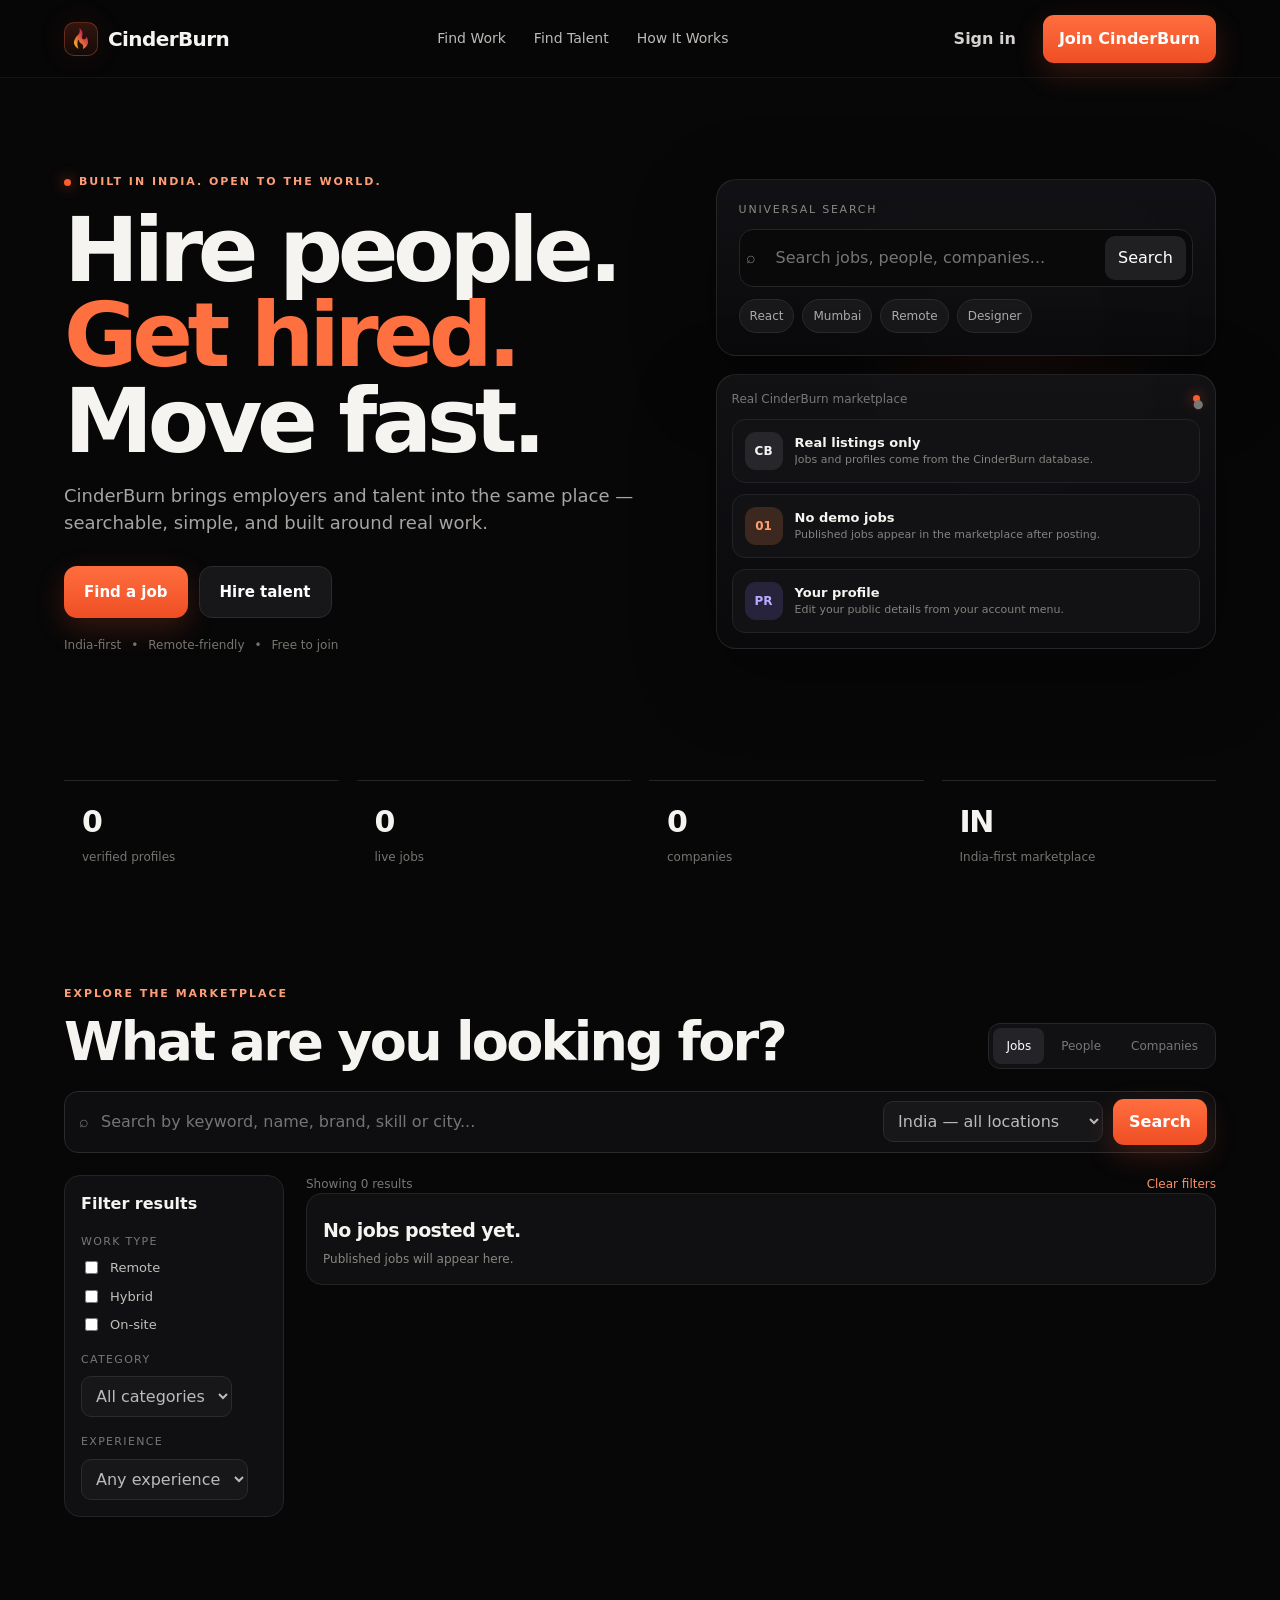
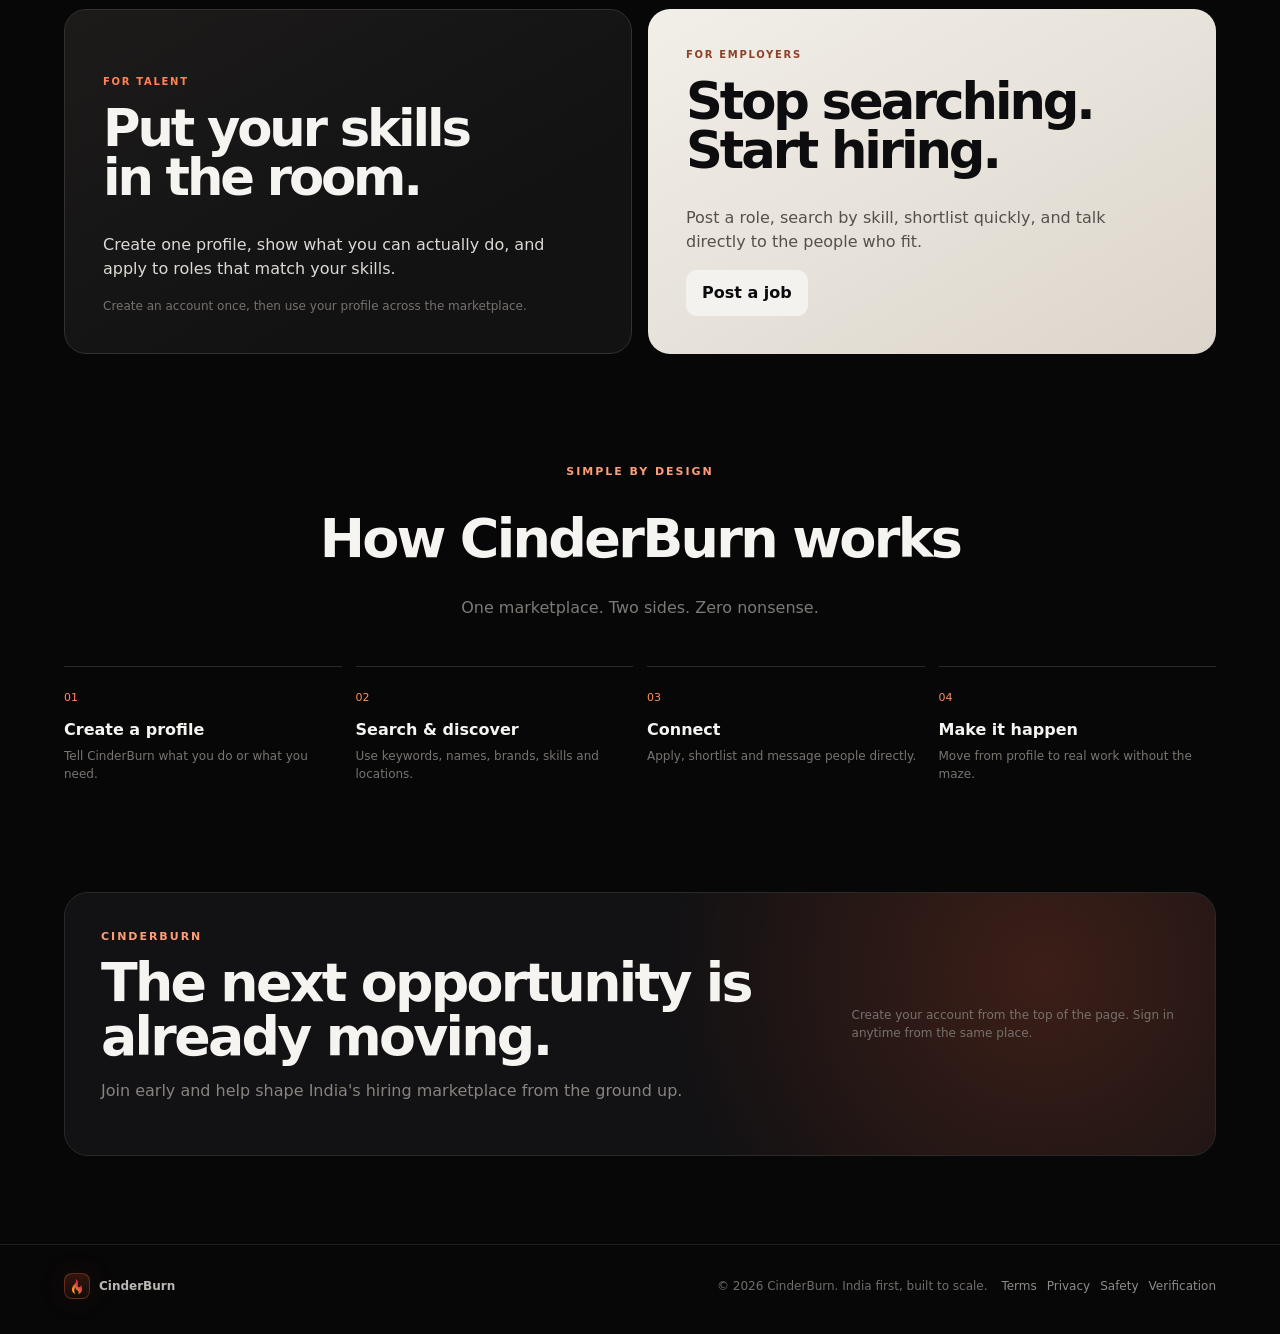
==== index.html @ 9e434dfa "Replace fake stats with live database counts" ====
<!doctype html>
<html lang="en">
<head>
  <meta charset="utf-8" />
  <meta name="viewport" content="width=device-width,initial-scale=1" />
  <link rel="icon" type="image/x-icon" href="icon.ico" />
  <meta name="description" content="CinderBurn — hire people and find work. India-first, built for everyone." />
  <title>CinderBurn — Hire. Get Hired.</title>
  <link rel="stylesheet" href="styles.css?v=20260925c" />
</head>
<body>
  <div class="page-shell">
    <header class="site-header">
      <a class="brand" href="#top" aria-label="CinderBurn home">
        <span class="brand-mark" aria-hidden="true"><img src="icon.ico" alt="" /></span>
        <span class="brand-name">CinderBurn</span>
      </a>
      <nav class="nav-links" aria-label="Primary navigation">
        <a href="#jobs">Find Work</a>
        <a href="#talent">Find Talent</a>
        <a href="#how">How It Works</a>
      </nav>
      <div class="nav-actions" id="authActions">
        <button class="btn btn-ghost" data-modal="signin">Log in</button>
        <button class="btn btn-primary" data-modal="signup">Join CinderBurn</button>
      </div>
    </header>

    <main id="top">
      <section class="hero section-pad">
        <div class="hero-copy">
          <div class="eyebrow"><span class="pulse"></span> Built in India. Open to the world.</div>
          <h1>Hire people.<br><span class="accent">Get hired.</span> Move fast.</h1>
          <p class="hero-sub">CinderBurn brings employers and talent into the same place — searchable, simple, and built around real work.</p>
          <div class="hero-ctas">
            <button class="btn btn-primary btn-lg" data-tab-target="jobs">Find a job</button>
            <button class="btn btn-secondary btn-lg" data-tab-target="talent">Hire talent</button>
          </div>
          <div class="trust-row">
            <span>India-first</span><span>•</span><span>Remote-friendly</span><span>•</span><span>Free to join</span>
          </div>
        </div>
        <div class="hero-panel">
          <div class="hero-panel-glow"></div>
          <div class="search-card">
            <div class="mini-label">Universal search</div>
            <div class="big-search">
              <span class="search-icon">⌕</span>
              <input id="heroSearch" type="search" placeholder="Search jobs, people, companies..." autocomplete="off" />
              <button id="heroSearchBtn" class="search-go">Search</button>
            </div>
            <div class="search-chips">
              <button data-query="React">React</button>
              <button data-query="Mumbai">Mumbai</button>
              <button data-query="Remote">Remote</button>
              <button data-query="Designer">Designer</button>
            </div>
          </div>
          <div class="match-stack">
            <div class="match-head"><span>Real CinderBurn marketplace</span><span class="status-dot">●</span></div>
            <article class="match-card">
              <div class="avatar">CB</div>
              <div class="match-info"><strong>Real listings only</strong><span>Jobs and profiles come from the CinderBurn database.</span></div>
            </article>
            <article class="match-card">
              <div class="avatar orange">01</div>
              <div class="match-info"><strong>No demo jobs</strong><span>Published jobs appear in the marketplace after posting.</span></div>
            </article>
            <article class="match-card">
              <div class="avatar violet">PR</div>
              <div class="match-info"><strong>Your profile</strong><span>Edit your public details from your account menu.</span></div>
            </article>
          </div>
        </div>
      </section>

      <section class="stats section-pad" aria-label="Live CinderBurn marketplace counts">
        <div><strong id="livePeopleCount">0</strong><span>verified profiles</span></div>
        <div><strong id="liveJobsCount">0</strong><span>live jobs</span></div>
        <div><strong id="liveCompaniesCount">0</strong><span>companies</span></div>
        <div><strong>IN</strong><span>India-first marketplace</span></div>
      </section>

      <section class="market section-pad" id="jobs">
        <div class="section-head">
          <div>
            <div class="eyebrow">Explore the marketplace</div>
            <h2>What are you looking for?</h2>
          </div>
          <div class="segmented" role="tablist" aria-label="Marketplace mode">
            <button class="seg active" data-mode="jobs">Jobs</button>
            <button class="seg" data-mode="talent">People</button>
            <button class="seg" data-mode="companies">Companies</button>
          </div>
        </div>

        <div class="market-search">
          <span class="search-icon">⌕</span>
          <input id="marketSearch" type="search" placeholder="Search by keyword, name, brand, skill or city..." />
          <select id="locationFilter" aria-label="Location">
            <option value="">India — all locations</option>
            <option value="Bengaluru">Bengaluru</option>
            <option value="Mumbai">Mumbai</option>
            <option value="Pune">Pune</option>
            <option value="Delhi">Delhi</option>
            <option value="Hyderabad">Hyderabad</option>
          </select>
          <button class="btn btn-primary" id="marketSearchBtn">Search</button>
        </div>

        <div class="content-grid">
          <aside class="filters">
            <div class="filter-title">Filter results</div>
            <label>Work type</label>
            <div class="check-list">
              <label><input type="checkbox" value="Remote" data-filter="work" /> Remote</label>
              <label><input type="checkbox" value="Hybrid" data-filter="work" /> Hybrid</label>
              <label><input type="checkbox" value="On-site" data-filter="work" /> On-site</label>
            </div>
            <label>Category</label>
            <select id="categoryFilter">
              <option value="">All categories</option>
              <option>Technology</option>
              <option>Design</option>
              <option>Marketing</option>
              <option>Sales</option>
              <option>Content</option>
            </select>
            <label>Experience</label>
            <select id="experienceFilter">
              <option value="">Any experience</option>
              <option value="0-2">0–2 years</option>
              <option value="2-5">2–5 years</option>
              <option value="5+">5+ years</option>
            </select>
          </aside>

          <div class="results-panel">
            <div class="result-toolbar"><span id="resultCount">Showing 6 results</span><button id="clearFilters" class="link-btn">Clear filters</button></div>
            <div id="results" class="results"></div>
          </div>
        </div>
      </section>

      <section class="split-section section-pad" id="talent">
        <div class="split-card worker-card">
          <div class="split-tag">FOR TALENT</div>
          <h3>Put your skills<br>in the room.</h3>
          <p>Create one profile, show what you can actually do, and apply to roles that match your skills.</p>
          <div class="split-note">Create an account once, then use your profile across the marketplace.</div>
        </div>
        <div class="split-card employer-card">
          <div class="split-tag">FOR EMPLOYERS</div>
          <h3>Stop searching.<br>Start hiring.</h3>
          <p>Post a role, search by skill, shortlist quickly, and talk directly to the people who fit.</p>
          <button class="btn btn-light" id="postJobButton">Post a job</button>
        </div>
      </section>

      <section class="how section-pad" id="how">
        <div class="section-head center-head">
          <div class="eyebrow">Simple by design</div>
          <h2>How CinderBurn works</h2>
          <p>One marketplace. Two sides. Zero nonsense.</p>
        </div>
        <div class="steps">
          <div class="step"><span>01</span><h4>Create a profile</h4><p>Tell CinderBurn what you do or what you need.</p></div>
          <div class="step"><span>02</span><h4>Search & discover</h4><p>Use keywords, names, brands, skills and locations.</p></div>
          <div class="step"><span>03</span><h4>Connect</h4><p>Apply, shortlist and message people directly.</p></div>
          <div class="step"><span>04</span><h4>Make it happen</h4><p>Move from profile to real work without the maze.</p></div>
        </div>
      </section>

      <section class="cta section-pad">
        <div class="cta-inner">
          <div>
            <div class="eyebrow">CinderBurn</div>
            <h2>The next opportunity is already moving.</h2>
            <p>Join early and help shape India's hiring marketplace from the ground up.</p>
          </div>
          <div class="split-note">Create your account from the top of the page. Sign in anytime from the same place.</div>
        </div>
      </section>
    </main>

    <footer class="footer section-pad">
      <div class="footer-brand"><span class="brand-mark small"><img src="icon.ico" alt="" /></span><span>CinderBurn</span></div>
      <div class="footer-copy">© 2026 CinderBurn. India first, built to scale. <span class="footer-links"><a href="terms.html">Terms</a><a href="privacy.html">Privacy</a><a href="safety.html">Safety</a><a href="verification.html">Verification</a></span></div>
    </footer>
  </div>

  <div class="modal-backdrop" id="modalBackdrop" hidden>
    <div class="modal" role="dialog" aria-modal="true" aria-labelledby="modalTitle">
      <button class="modal-close" id="modalClose" aria-label="Close">×</button>
      <div class="eyebrow" id="modalEyebrow">CinderBurn</div>
      <h3 id="modalTitle">Join CinderBurn</h3>
      <p id="modalText">Create your account and choose whether you're here to hire, get hired, or both.</p>
      <form id="signupForm">
        <input required type="text" placeholder="Your name" />
        <input required type="email" placeholder="Email address" />
        <select required><option value="">I want to…</option><option>Find work</option><option>Hire people</option><option>Both</option></select>
        <button class="btn btn-primary" type="submit">Continue</button>
      </form>
    </div>
  </div>

  <script src="app.js?v=20260925c"></script>
</body>
</html>
---- styles.css ----
:root{--bg:#070708;--panel:#101012;--panel2:#151519;--text:#f5f4f1;--muted:#a4a2a0;--line:#242428;--accent:#ff5b2d;--accent2:#ff8a4b;--white:#fff;--shadow:0 24px 80px rgba(0,0,0,.36)}
*{box-sizing:border-box}html{scroll-behavior:auto}body{margin:0;background:radial-gradient(900px 520px at 75% -10%,rgba(255,82,38,.13),transparent 58%),var(--bg);color:var(--text);font-family:Inter,ui-sans-serif,system-ui,-apple-system,Segoe UI,Roboto,Arial,sans-serif;line-height:1.5}button,input,select,textarea{font:inherit}button{cursor:pointer}.page-shell{min-height:100vh}.section-pad{padding-left:clamp(20px,5vw,88px);padding-right:clamp(20px,5vw,88px)}
.site-header{height:78px;display:flex;align-items:center;justify-content:space-between;padding:0 clamp(20px,5vw,88px);border-bottom:1px solid rgba(255,255,255,.06);position:sticky;top:0;z-index:30;backdrop-filter:none;background:rgba(7,7,8,.78)}.brand{display:flex;align-items:center;gap:10px;color:var(--text);text-decoration:none;font-weight:800;letter-spacing:-.03em;font-size:20px}.brand-mark{width:34px;height:34px;display:grid;place-items:center;border:1px solid rgba(255,110,69,.3);background:linear-gradient(180deg,rgba(255,91,45,.18),rgba(255,91,45,.06));border-radius:10px;box-shadow:0 0 30px rgba(255,91,45,.1)}.brand-mark svg{width:22px;height:22px;fill:var(--accent)}.brand-mark .inner{fill:#ffd4bf}.nav-links{display:flex;gap:28px}.nav-links a{color:#bdbab6;text-decoration:none;font-size:14px}.nav-links a:hover{color:var(--white)}.nav-actions{display:flex;gap:10px}.btn{border:0;border-radius:11px;padding:11px 16px;font-weight:750;transition:.12s transform,.12s background,.12s border-color}.btn:hover{transform:none}.btn-primary{background:linear-gradient(180deg,#ff6e3f,#ef4e24);color:#fff;box-shadow:0 10px 30px rgba(255,91,45,.2)}.btn-secondary{background:#171719;border:1px solid #2b2b30;color:#fff}.btn-ghost{background:transparent;color:#d4d1cf;border:1px solid transparent}.btn-light{background:#f4f2ee;color:#0b0b0d}.btn-lg{padding:14px 20px;font-size:15px;border-radius:13px}
.hero{min-height:680px;display:grid;grid-template-columns:1.1fr .9fr;gap:40px;align-items:center;padding-top:76px;padding-bottom:84px}.eyebrow{color:#ff9d77;text-transform:uppercase;letter-spacing:.18em;font-size:11px;font-weight:850;display:flex;align-items:center;gap:8px}.pulse,.status-dot{display:inline-block;width:7px;height:7px;border-radius:99px;background:var(--accent);box-shadow:0 0 14px rgba(255,91,45,.8)}h1{font-size:clamp(52px,7vw,92px);line-height:.95;letter-spacing:-.06em;margin:18px 0}.accent{color:#ff7040}.hero-sub{max-width:620px;color:#a7a4a1;font-size:18px}.hero-ctas{display:flex;gap:11px;margin:30px 0 18px}.trust-row{color:#77756f;font-size:12px;display:flex;gap:10px}.hero-panel{position:relative;min-height:520px;display:flex;flex-direction:column;justify-content:center;gap:18px}.hero-panel-glow{position:absolute;inset:10% 0 0 10%;background:radial-gradient(circle at 55% 25%,rgba(255,76,30,.2),transparent 42%);filter:none;opacity:.35;pointer-events:none}.search-card,.match-stack{position:relative;border:1px solid rgba(255,255,255,.09);background:linear-gradient(180deg,rgba(20,20,23,.88),rgba(11,11,13,.88));border-radius:20px;box-shadow:var(--shadow)}.search-card{padding:22px}.mini-label{font-size:11px;text-transform:uppercase;letter-spacing:.16em;color:#8b8884;margin-bottom:10px}.big-search{display:flex;align-items:center;gap:10px;background:#09090a;border:1px solid #252529;border-radius:14px;padding:6px}.big-search input{flex:1;min-width:0;background:transparent;border:0;outline:0;color:#f5f4f1;padding:10px}.search-icon{color:#777;line-height:1}.search-go{border:0;background:#202023;color:#fff;border-radius:10px;padding:10px 13px}.search-chips{display:flex;gap:8px;flex-wrap:wrap;margin-top:12px}.search-chips button{background:#18181b;border:1px solid #2a2a2e;color:#aaa;padding:7px 10px;border-radius:999px;font-size:12px}.match-stack{padding:15px}.match-head,.result-toolbar{display:flex;justify-content:space-between;align-items:center;color:#777;font-size:12px}.match-card{display:grid;grid-template-columns:auto 1fr auto;gap:12px;align-items:center;margin-top:11px;padding:12px;border:1px solid #232327;border-radius:13px;background:#121214}.avatar{width:38px;height:38px;border-radius:11px;display:grid;place-items:center;background:#27272b;font-size:12px;font-weight:800}.avatar.orange{background:#3c281e;color:#ff9e6d}.avatar.violet{background:#27233a;color:#b9abff}.match-info{display:flex;flex-direction:column;min-width:0}.match-info strong{font-size:13px}.match-info span{font-size:11px;color:#85827f;white-space:nowrap;overflow:hidden;text-overflow:ellipsis}.match-score{font-weight:850;color:#ff9c74}
.stats{display:grid;grid-template-columns:repeat(4,1fr);gap:18px;padding-top:22px;padding-bottom:72px}.stats>div{padding:18px 18px 16px;border-top:1px solid #252529}.stats strong{display:block;font-size:30px;letter-spacing:-.05em}.stats span{color:#777570;font-size:12px}
.market{padding-top:30px;padding-bottom:92px}.section-head{display:flex;justify-content:space-between;align-items:end;gap:20px;margin-bottom:22px}.section-head h2{font-size:clamp(34px,4.3vw,54px);line-height:1;letter-spacing:-.05em;margin:12px 0 0}.segmented{display:flex;gap:4px;padding:4px;border:1px solid #26262a;border-radius:12px;background:#111113}.seg{border:0;background:transparent;color:#777;padding:9px 13px;border-radius:8px;font-size:12px}.seg.active{background:#242428;color:#fff}.market-search{display:grid;grid-template-columns:auto 1fr 220px auto;gap:10px;align-items:center;padding:7px 8px 7px 14px;border:1px solid #2a2a2e;background:#0e0e10;border-radius:14px;margin-bottom:22px}.market-search input{background:transparent;border:0;outline:0;color:#fff;min-width:0}.market-search select,.filters select{background:#17171a;border:1px solid #2a2a2f;color:#bbb;border-radius:10px;padding:9px 10px}.content-grid{display:grid;grid-template-columns:220px 1fr;gap:22px}.filters{border:1px solid #242427;border-radius:16px;padding:16px;background:#101012;height:max-content}.filter-title{font-weight:800;margin-bottom:18px}.filters>label{display:block;color:#777;margin:17px 0 8px;font-size:11px;text-transform:uppercase;letter-spacing:.12em}.check-list{display:grid;gap:9px;color:#c2bfbc;font-size:13px}.check-list label{display:flex;gap:9px;align-items:center}.results{display:grid;gap:11px}.result-card{border:1px solid #242427;background:#101012;border-radius:16px;padding:16px;display:grid;grid-template-columns:1fr auto;gap:12px}.result-main{min-width:0}.result-top{display:flex;gap:9px;align-items:center;color:#7e7b77;font-size:12px}.result-title{font-size:19px;font-weight:800;letter-spacing:-.03em;margin:6px 0}.result-meta{color:#8a8782;font-size:12px}.tag-row{display:flex;gap:6px;flex-wrap:wrap;margin-top:12px}.tag{padding:5px 8px;background:#17171a;border:1px solid #29292d;border-radius:7px;color:#b4b0ac;font-size:11px}.result-side{display:flex;flex-direction:column;align-items:end;justify-content:space-between}.result-pay{font-weight:850;font-size:14px}.apply-btn{border:1px solid #2c2c31;background:#171719;color:#fff;padding:9px 11px;border-radius:9px}.link-btn{border:0;background:transparent;color:#ff8f66;padding:0}
.split-section{display:grid;grid-template-columns:1fr 1fr;gap:16px;padding-bottom:90px}.split-card{border-radius:22px;padding:38px;min-height:340px;display:flex;flex-direction:column;align-items:flex-start;justify-content:flex-end}.split-card h3{font-size:clamp(34px,4vw,54px);letter-spacing:-.06em;line-height:.96;margin:15px 0}.split-card p{max-width:480px;color:#ddd9d4}.worker-card{background:linear-gradient(150deg,#1d1b1a,#121213 70%);border:1px solid #34302d}.employer-card{background:linear-gradient(150deg,#f2efe9,#dcd5cb);color:#0d0d0f}.employer-card p{color:#55504b}.split-tag{font-size:10px;letter-spacing:.17em;font-weight:850;color:#ff8459}.employer-card .split-tag{color:#8e4129}
.how{padding-top:20px;padding-bottom:92px}.center-head{text-align:center;align-items:center;display:flex;flex-direction:column}.center-head p{color:#7d7a76;margin-top:10px}.steps{display:grid;grid-template-columns:repeat(4,1fr);gap:14px;margin-top:30px}.step{border-top:1px solid #2a2a2d;padding:17px 0}.step span{font-size:11px;color:#ff8d64}.step h4{margin:10px 0 5px;font-size:16px}.step p{margin:0;color:#787570;font-size:12px}.cta{padding-bottom:88px}.cta-inner{border:1px solid #2b2928;background:radial-gradient(circle at 85% 30%,rgba(255,91,45,.18),transparent 38%),#121113;border-radius:24px;padding:36px;display:flex;justify-content:space-between;gap:30px;align-items:center}.cta-inner h2{font-size:clamp(34px,4.2vw,54px);letter-spacing:-.05em;line-height:1;margin:10px 0}.cta-inner p{color:#88847f}.footer{padding-top:28px;padding-bottom:35px;border-top:1px solid #1e1e22;display:flex;justify-content:space-between;align-items:center;color:#716e69;font-size:12px}.footer-brand{display:flex;align-items:center;gap:9px;color:#bbb7b2;font-weight:800}.small{width:26px;height:26px;border-radius:8px}.small svg{width:17px;height:17px}
.modal-backdrop{position:fixed;inset:0;background:rgba(0,0,0,.84);display:grid;place-items:center;z-index:50;padding:20px;overflow:hidden}.modal{width:min(520px,100%);max-height:calc(100vh - 40px);overflow:auto;background:#121214;border:1px solid #2a2a2f;border-radius:18px;padding:26px;position:relative;box-shadow:0 30px 100px rgba(0,0,0,.5)}.modal-close{position:absolute;right:12px;top:10px;border:0;background:transparent;color:#777;font-size:25px}.modal h3{font-size:32px;letter-spacing:-.05em;margin:10px 0}.modal p{color:#85817c;font-size:13px}.modal form{display:grid;gap:10px;margin-top:18px}.modal input:not([type="checkbox"]),.modal select,.modal textarea{background:#0c0c0e;border:1px solid #2a2a2f;color:#fff;border-radius:11px;padding:12px;outline:0;width:100%}.modal textarea{min-height:92px;resize:vertical}.modal input:focus,.modal select:focus,.modal textarea:focus{border-color:#ff7040;box-shadow:0 0 0 3px rgba(255,91,45,.1)}.modal .btn{width:100%;margin-top:2px}.form-section{display:grid;gap:10px;padding:14px 0;border-top:1px solid #252529}.form-label{font-size:11px;text-transform:uppercase;letter-spacing:.14em;color:#ff9d77;font-weight:800}.field-label{font-size:11px;color:#888}.form-footnote{font-size:10px;color:#66635f;line-height:1.5}.profile-photo-block{display:flex;align-items:center;gap:14px;padding:4px 0 14px}.profile-preview{width:72px;height:72px;border-radius:18px;border:1px dashed #45454b;background:#0c0c0e;display:grid;place-items:center;color:#777;font-size:28px;overflow:hidden;flex:none}.profile-preview img{width:100%;height:100%;object-fit:cover}.upload-btn{display:inline-block;background:#1b1b1f;border:1px solid #303035;color:#fff;padding:9px 12px;border-radius:9px;font-size:12px;font-weight:750;cursor:pointer}.age-note{font-size:11px;color:#777}.age-note.bad{color:#ff6e57}.check-row{display:flex;align-items:flex-start;gap:9px;color:#aaa7a2;font-size:11px;line-height:1.45}.check-row input{width:auto;margin-top:2px}.check-row a{color:#ff9d77}.required-check{padding:4px 0}.legal-warning{font-size:10px;line-height:1.55;color:#b0aca7;border:1px solid #3b2a25;background:rgba(255,91,45,.06);border-radius:11px;padding:11px}.legal-warning strong{color:#ff9d77}.form-error{border:1px solid #7d3427;background:rgba(255,75,45,.1);color:#ffad99;border-radius:10px;padding:10px;font-size:11px}.legal-links{display:flex;gap:14px;flex-wrap:wrap}.legal-links a{color:#8f8a84;text-decoration:none}.legal-links a:hover{color:#ff9d77}
@media(max-width:900px){.nav-links{display:none}.hero{grid-template-columns:1fr;min-height:auto;padding-top:56px}.hero-panel{min-height:auto}.stats{grid-template-columns:repeat(2,1fr)}.content-grid{grid-template-columns:1fr}.filters{display:grid;grid-template-columns:repeat(2,1fr);gap:10px;align-items:center}.filter-title{grid-column:1/-1}.filters>label{margin:0}.steps{grid-template-columns:repeat(2,1fr)}.cta-inner{flex-direction:column;align-items:flex-start}.market-search{grid-template-columns:auto 1fr auto}.market-search select{display:none}}
@media(max-width:620px){.site-header{height:64px;padding:0 12px}.nav-actions .btn-ghost{display:inline-flex;padding:8px 9px;font-size:11px}.nav-actions .btn-primary{padding:8px 10px;font-size:11px;white-space:nowrap}.brand-name{font-size:17px}.section-pad{padding-left:16px;padding-right:16px}.hero{padding-top:34px;padding-bottom:50px;gap:28px}.hero-ctas{flex-direction:column}.hero-ctas .btn{width:100%}.stats{grid-template-columns:1fr 1fr;padding-bottom:50px}.section-head{align-items:flex-start;flex-direction:column}.segmented{width:100%;overflow:auto}.seg{flex:1;white-space:nowrap}.market-search{grid-template-columns:auto 1fr;padding:6px 8px}.market-search .btn{grid-column:1/-1;width:100%}.content-grid{gap:12px}.filters{grid-template-columns:1fr 1fr;padding:12px;gap:8px}.result-card{grid-template-columns:1fr;padding:12px}.result-side{align-items:stretch;gap:9px}.apply-btn{width:100%;padding:10px}.split-section{grid-template-columns:1fr}.split-card{min-height:280px;padding:24px}.steps{grid-template-columns:1fr 1fr}.cta-inner{padding:24px}.footer{flex-direction:column;gap:14px;align-items:flex-start}.modal-backdrop{padding:8px;align-items:end}.modal{width:100%;max-height:calc(100dvh - 16px);border-radius:18px 18px 12px 12px;padding:20px 16px}.modal h3{font-size:27px}.form-grid-two{grid-template-columns:1fr!important}.profile-photo-block{align-items:flex-start}}
.profile-picker{display:flex;gap:14px;align-items:center;margin-bottom:10px}.avatar-preview{width:64px;height:64px;border-radius:16px;border:1px dashed #3a3a40;background:#0c0c0e;color:#777;display:grid;place-items:center;font-size:26px;overflow:hidden;flex:0 0 auto}.avatar-preview img{width:100%;height:100%;object-fit:cover}.file-label{display:inline-flex;align-items:center;gap:8px;background:#171719;border:1px solid #2b2b30;border-radius:10px;color:#fff;padding:9px 11px;font-size:12px;font-weight:700;cursor:pointer}.file-label input{display:none}.field-help{font-size:10px;color:#66635f;margin-top:5px}.form-grid-two{display:grid;grid-template-columns:1fr 1fr;gap:10px}.field-label{display:block;font-size:10px;text-transform:uppercase;letter-spacing:.1em;color:#777;margin:0 0 5px}.modal form textarea{background:#0c0c0e;border:1px solid #2a2a2f;color:#fff;border-radius:11px;padding:12px;outline:0;resize:vertical}.legal-check{display:grid!important;grid-template-columns:18px minmax(0,1fr)!important;gap:9px!important;align-items:start!important;width:100%!important;min-width:0!important}.legal-check input[type="checkbox"]{display:block!important;width:16px!important;min-width:16px!important;height:16px!important;margin:2px 0 0!important;padding:0!important;accent-color:#ff5b2d}.legal-check a,.signup-disclaimer a{color:#ff8f66}.signup-disclaimer{font-size:10px;line-height:1.55;color:#77716c;background:#0d0d0f;border:1px solid #252529;border-radius:10px;padding:11px}.form-status{font-size:12px;color:#9da09f;min-height:18px}.form-status.good{color:#9de6af}.form-status.bad{color:#ff9292}.brand-mark img{width:70%;height:70%;object-fit:contain;border-radius:7px}.footer-links{display:inline-flex;gap:10px;margin-left:10px}.footer-links a{color:#8f8b86;text-decoration:none}.account-chip{display:inline-flex;align-items:center;gap:8px;border:1px solid #2b2b30;background:#171719;color:#fff;border-radius:11px;padding:5px 9px 5px 6px;font-weight:750}.profile-avatar{width:30px;height:30px;border-radius:9px;display:grid;place-items:center;background:#27272b;color:#fff;font-size:11px;font-weight:850;overflow:hidden;flex:none}.profile-avatar.large{width:66px;height:66px;border-radius:16px;font-size:24px}.profile-avatar img{width:100%;height:100%;object-fit:cover}.account-name{max-width:140px;overflow:hidden;text-overflow:ellipsis;white-space:nowrap;font-size:12px}.profile-account-card{display:flex;align-items:center;gap:14px;padding:12px 0 18px}.profile-name{font-size:18px;font-weight:800}.profile-email{font-size:11px;color:#777;margin-top:2px;overflow-wrap:anywhere}.profile-grid{display:grid;grid-template-columns:1fr 1fr;gap:10px;margin-bottom:14px}.profile-grid>div{border:1px solid #242427;background:#0d0d0f;border-radius:10px;padding:11px}.profile-grid span{display:block;color:#666;font-size:10px;text-transform:uppercase;letter-spacing:.1em;margin-bottom:4px}.profile-grid strong{font-size:12px}.job-result-card{grid-template-columns:92px minmax(0,1fr) auto;align-items:stretch}.job-thumb{width:92px;min-height:92px;border-radius:12px;border:1px solid #29292d;background:#171719;display:grid;place-items:center;overflow:hidden;color:#777;font-weight:800}.job-thumb img{width:100%;height:100%;min-height:92px;object-fit:cover;display:block}.job-thumbnail-field{display:grid;gap:7px}.job-thumbnail-preview{width:100%;height:140px;border:1px dashed #303036;border-radius:12px;background:#0d0d0f;display:grid;place-items:center;overflow:hidden;color:#666}.job-thumbnail-preview img{width:100%;height:100%;object-fit:cover;display:block}.job-thumbnail-preview span{font-size:11px;color:#666}.split-note{font-size:12px;color:#77716c;line-height:1.5;max-width:460px}
@media(max-width:620px){.job-result-card{grid-template-columns:68px minmax(0,1fr)}.job-result-card .result-side{grid-column:1/-1}.job-thumb{width:68px;min-height:68px;height:68px}.job-thumb img{min-height:68px}.profile-grid{grid-template-columns:1fr}.footer-links{margin-left:0;display:flex;flex-wrap:wrap}}

.profile-grid{margin-top:10px}
.profile-grid>div{min-width:0}
.profile-grid strong{overflow-wrap:anywhere}
.split-note{line-height:1.5}
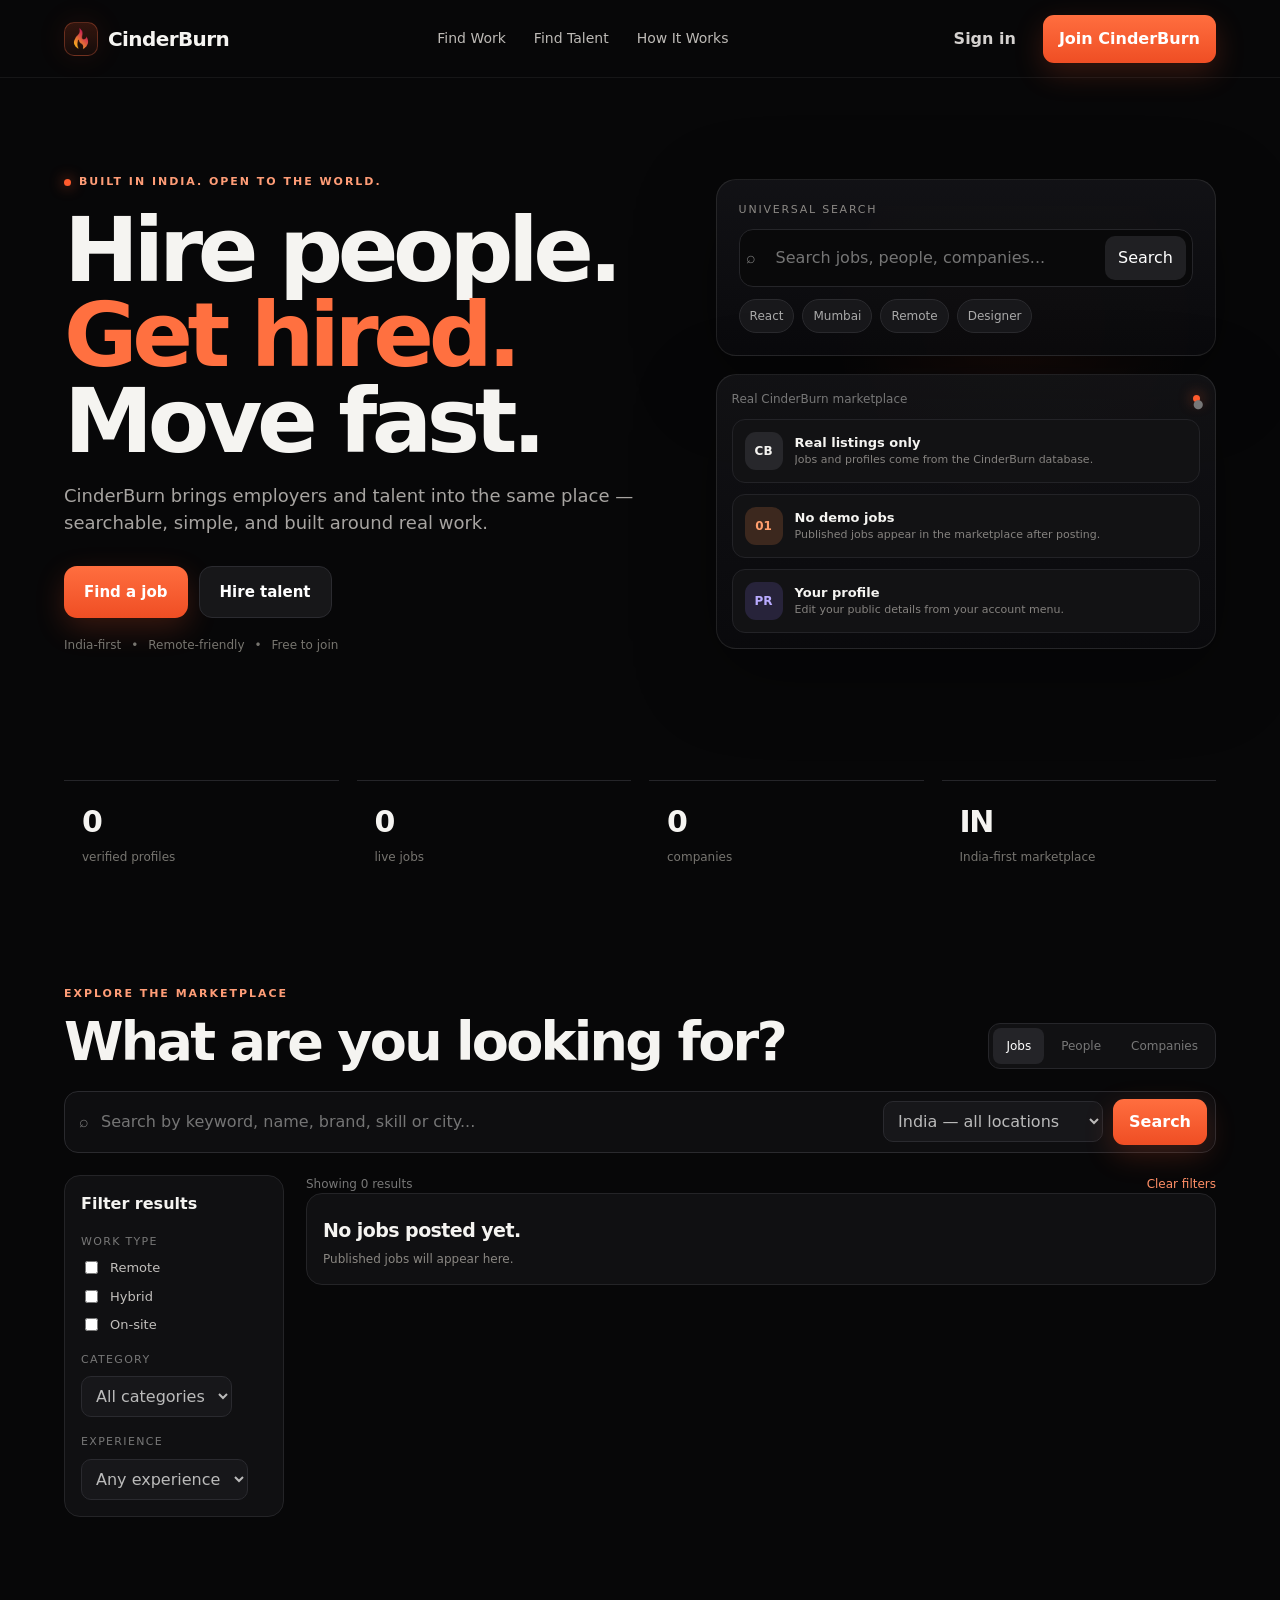
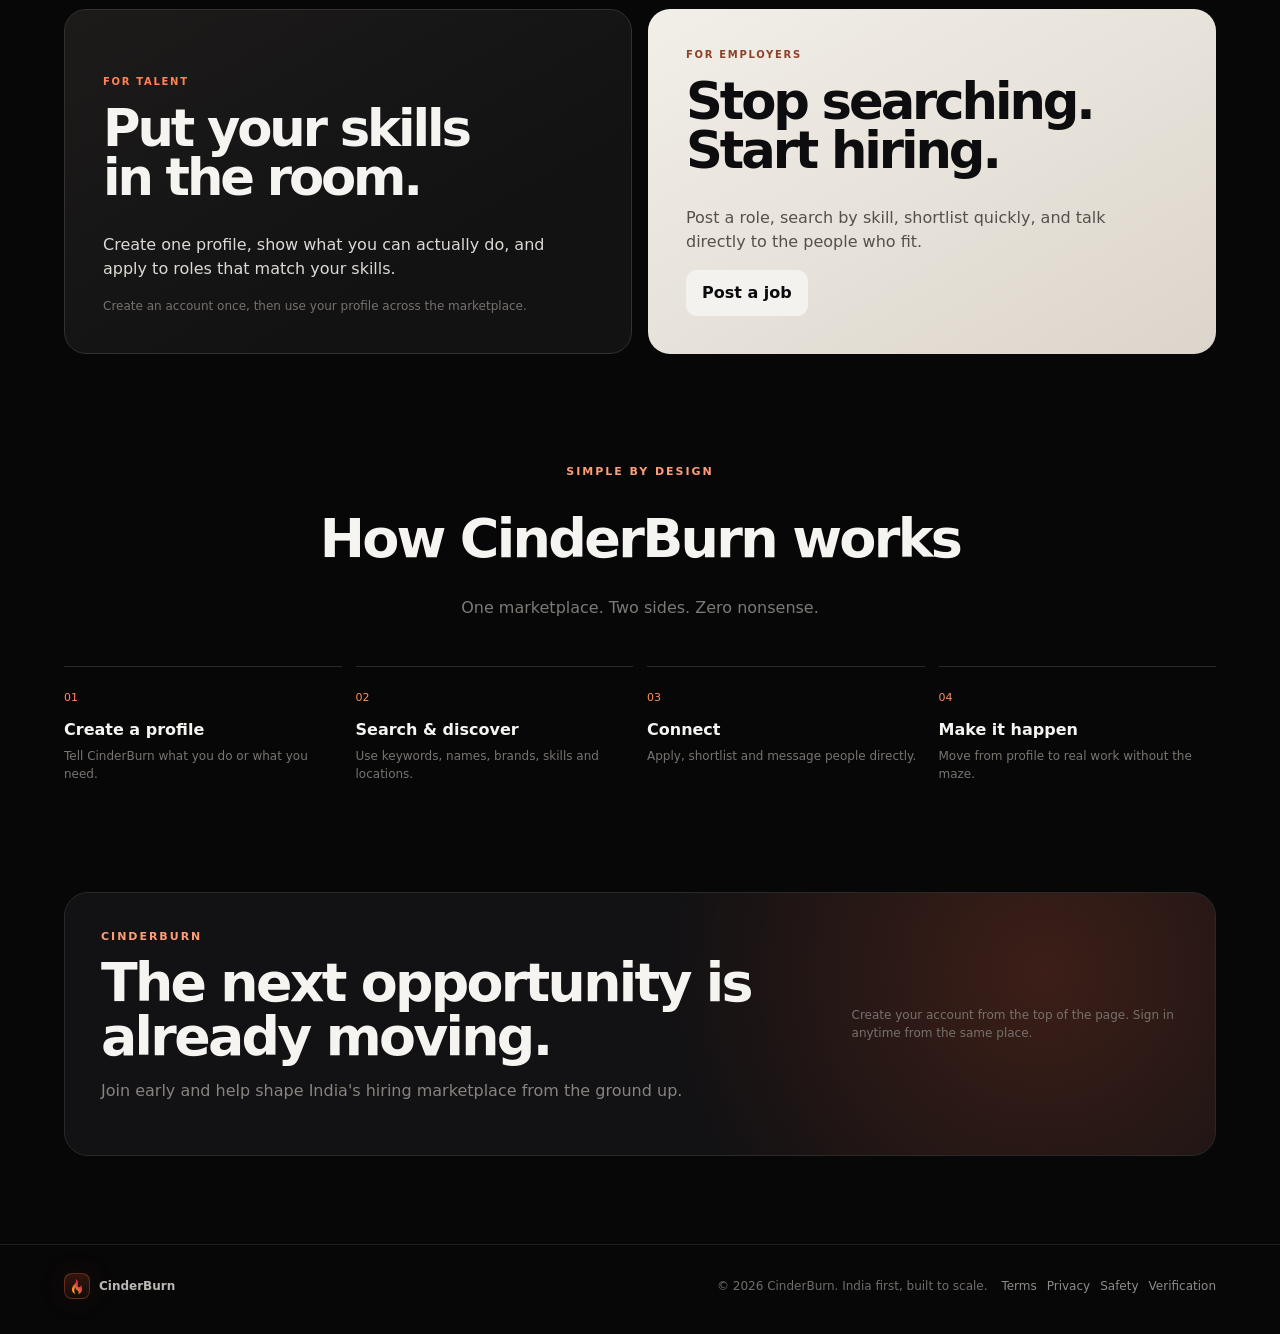
==== commit 539cfdd5: "Force mobile browsers to load latest CinderBurn UI" ====
--- a/index.html
+++ b/index.html
@@ -6,7 +6,7 @@
   <link rel="icon" type="image/x-icon" href="icon.ico" />
   <meta name="description" content="CinderBurn — hire people and find work. India-first, built for everyone." />
   <title>CinderBurn — Hire. Get Hired.</title>
-  <link rel="stylesheet" href="styles.css?v=20260925c" />
+  <link rel="stylesheet" href="styles.css?v=20260925-mobile1" />
 </head>
 <body>
   <div class="page-shell">
@@ -204,6 +204,6 @@
     </div>
   </div>
 
-  <script src="app.js?v=20260925c"></script>
+  <script src="app.js?v=20260925-mobile1"></script>
 </body>
 </html>
--- a/styles.css
+++ b/styles.css
@@ -16,3 +16,123 @@
 .profile-grid>div{min-width:0}
 .profile-grid strong{overflow-wrap:anywhere}
 .split-note{line-height:1.5}
+
+.edit-profile-top{padding:8px 11px;font-size:12px}
+@media(max-width:620px){.edit-profile-top{display:none}}
+
+/* Mobile performance and layout pass */
+html,body{width:100%;max-width:100%;overflow-x:hidden}
+img{max-width:100%}
+button,a,input,select,textarea{-webkit-tap-highlight-color:transparent}
+@media (max-width: 720px){
+  body{background:var(--bg);font-size:15px}
+  .section-pad{padding-left:14px;padding-right:14px}
+  .site-header{height:62px;padding:0 12px;gap:8px}
+  .brand{gap:8px;min-width:0}
+  .brand-mark{width:30px;height:30px;border-radius:8px;box-shadow:none}
+  .brand-name{font-size:16px}
+  .nav-actions{gap:6px;min-width:0}
+  .nav-actions .btn{min-height:38px}
+  .nav-actions .btn-ghost{padding:7px 9px;font-size:11px}
+  .nav-actions .btn-primary{padding:7px 10px;font-size:11px}
+  .account-chip{min-height:38px;padding:4px 8px 4px 5px}
+  .account-name{max-width:90px}
+  .edit-profile-top{display:inline-flex!important;min-height:38px;padding:7px 9px!important;font-size:11px!important}
+  .hero{padding-top:28px;padding-bottom:40px;gap:22px}
+  .hero-copy{min-width:0}
+  .eyebrow{font-size:9px;letter-spacing:.13em}
+  h1{font-size:clamp(42px,13vw,62px);line-height:.94;letter-spacing:-.055em;margin:14px 0}
+  .hero-sub{font-size:15px;line-height:1.55}
+  .hero-ctas{gap:8px;margin:22px 0 14px}
+  .hero-ctas .btn{min-height:48px}
+  .trust-row{font-size:10px;gap:7px;flex-wrap:wrap}
+  .hero-panel{width:100%;gap:10px}
+  .hero-panel-glow{display:none}
+  .search-card,.match-stack{border-radius:15px;box-shadow:none}
+  .search-card{padding:14px}
+  .big-search{padding:4px;gap:6px}
+  .big-search input{font-size:14px;padding:10px 8px}
+  .search-go{padding:10px 11px;white-space:nowrap}
+  .search-chips{gap:6px;margin-top:9px}
+  .search-chips button{padding:8px 9px;font-size:11px}
+  .match-stack{padding:11px}
+  .match-card{grid-template-columns:auto minmax(0,1fr) auto;gap:9px;padding:10px;margin-top:8px}
+  .match-info span{font-size:10px}
+  .stats{gap:8px;padding-top:8px;padding-bottom:42px}
+  .stats>div{padding:12px 10px}
+  .stats strong{font-size:23px}
+  .stats span{font-size:10px}
+  .market{padding-top:10px;padding-bottom:60px}
+  .section-head{margin-bottom:14px;gap:12px}
+  .section-head h2{font-size:36px;margin-top:8px}
+  .segmented{width:100%;padding:3px}
+  .seg{min-height:40px;padding:8px 10px}
+  .market-search{display:grid;grid-template-columns:1fr;gap:7px;padding:8px;margin-bottom:14px}
+  .market-search .search-icon{display:none}
+  .market-search input,.market-search select,.market-search .btn{width:100%;min-height:44px}
+  .market-search select{display:block}
+  .content-grid{display:block}
+  .filters{display:grid;grid-template-columns:1fr 1fr;gap:8px;padding:10px;margin-bottom:12px}
+  .filter-title{grid-column:1/-1;margin-bottom:2px}
+  .filters>label{margin:0;padding-top:6px}
+  .filters .check-list{grid-column:1/-1;grid-template-columns:repeat(3,1fr);gap:6px}
+  .check-list label{justify-content:flex-start;min-height:36px}
+  .filters select{width:100%;min-height:40px}
+  .result-toolbar{font-size:11px}
+  .results{gap:8px}
+  .result-card{border-radius:13px;padding:11px;gap:9px}
+  .result-title{font-size:17px}
+  .result-top{font-size:10px;gap:6px;flex-wrap:wrap}
+  .result-meta{font-size:11px}
+  .tag-row{margin-top:9px}
+  .tag{font-size:10px;padding:4px 6px}
+  .result-side{gap:8px}
+  .apply-btn{min-height:42px}
+  .job-result-card{grid-template-columns:64px minmax(0,1fr);align-items:start}
+  .job-thumb{width:64px;height:64px;min-height:64px;border-radius:10px}
+  .job-thumb img{min-height:64px}
+  .split-section{gap:10px;padding-bottom:58px}
+  .split-card{min-height:250px;padding:22px;border-radius:17px}
+  .split-card h3{font-size:39px}
+  .how{padding-bottom:58px}
+  .steps{grid-template-columns:1fr 1fr;gap:10px;margin-top:20px}
+  .step{padding:13px 0}
+  .step h4{font-size:14px}
+  .step p{font-size:11px}
+  .cta{padding-bottom:56px}
+  .cta-inner{padding:22px;border-radius:17px;gap:18px}
+  .cta-inner h2{font-size:38px}
+  .footer{padding-top:22px;padding-bottom:28px;font-size:10px}
+  .footer-links{gap:8px}
+  .modal-backdrop{padding:0;place-items:stretch}
+  .modal{width:100%;height:100%;max-height:100dvh;border:0;border-radius:0;padding:18px 14px 22px;box-shadow:none}
+  .modal h3{font-size:26px;margin:8px 0}
+  .modal p{font-size:12px}
+  .modal-close{right:10px;top:8px;min-width:40px;min-height:40px}
+  .modal form{gap:9px;margin-top:14px}
+  .modal input:not([type="checkbox"]),.modal select,.modal textarea{min-height:44px}
+  .modal .btn{min-height:44px}
+  .profile-picker{align-items:flex-start}
+  .profile-grid{grid-template-columns:1fr 1fr}
+  .profile-grid>div{padding:9px}
+  .job-thumbnail-preview{height:120px}
+}
+@media (max-width: 420px){
+  .site-header{padding:0 8px}
+  .brand-name{font-size:15px}
+  .brand-mark{width:28px;height:28px}
+  .nav-actions .btn-ghost{padding:7px 7px}
+  .nav-actions .btn-primary{padding:7px 8px}
+  .account-name{display:none}
+  .edit-profile-top{padding:7px 8px!important}
+  .hero{padding-top:22px}
+  .hero-sub{font-size:14px}
+  .stats strong{font-size:21px}
+  .filters{grid-template-columns:1fr}
+  .filters .check-list{grid-template-columns:1fr 1fr 1fr}
+  .steps{grid-template-columns:1fr}
+  .profile-grid{grid-template-columns:1fr}
+}
+@media (prefers-reduced-motion: reduce){
+  *,*::before,*::after{scroll-behavior:auto!important;transition:none!important}
+}
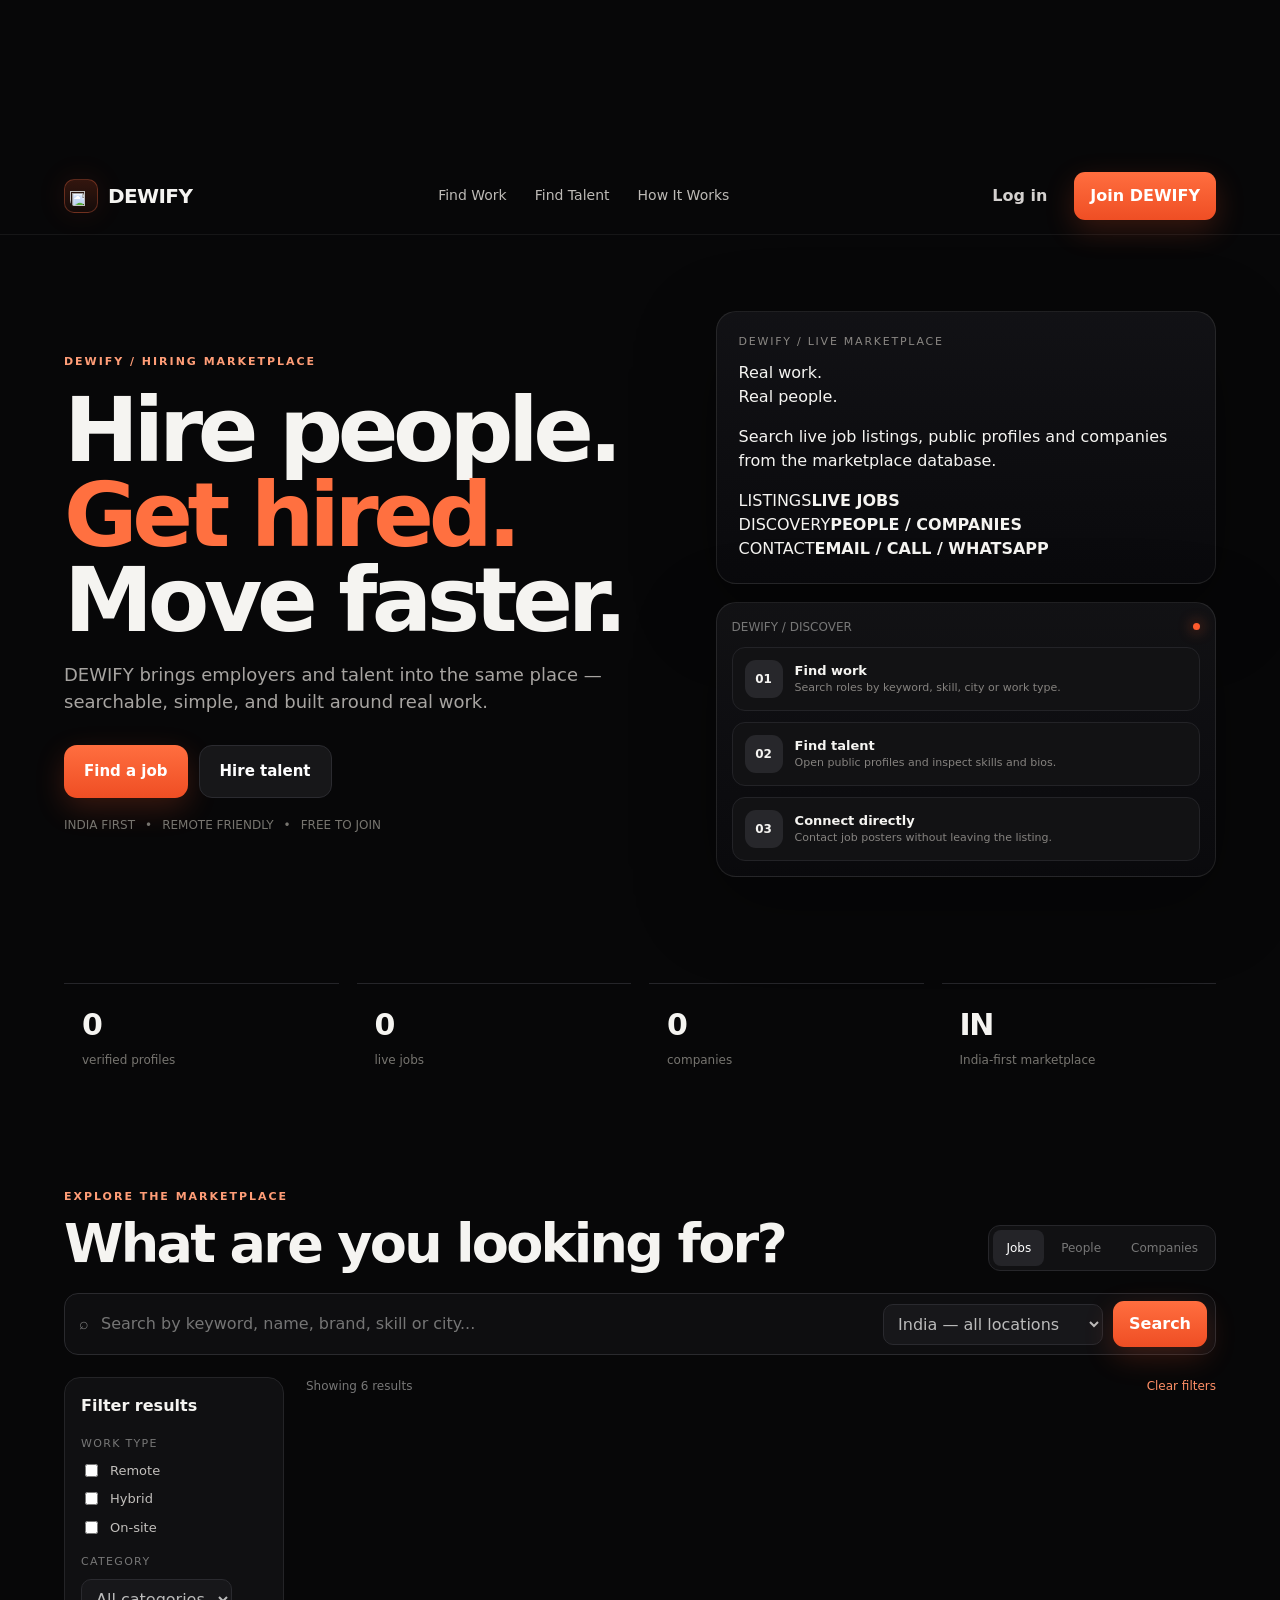
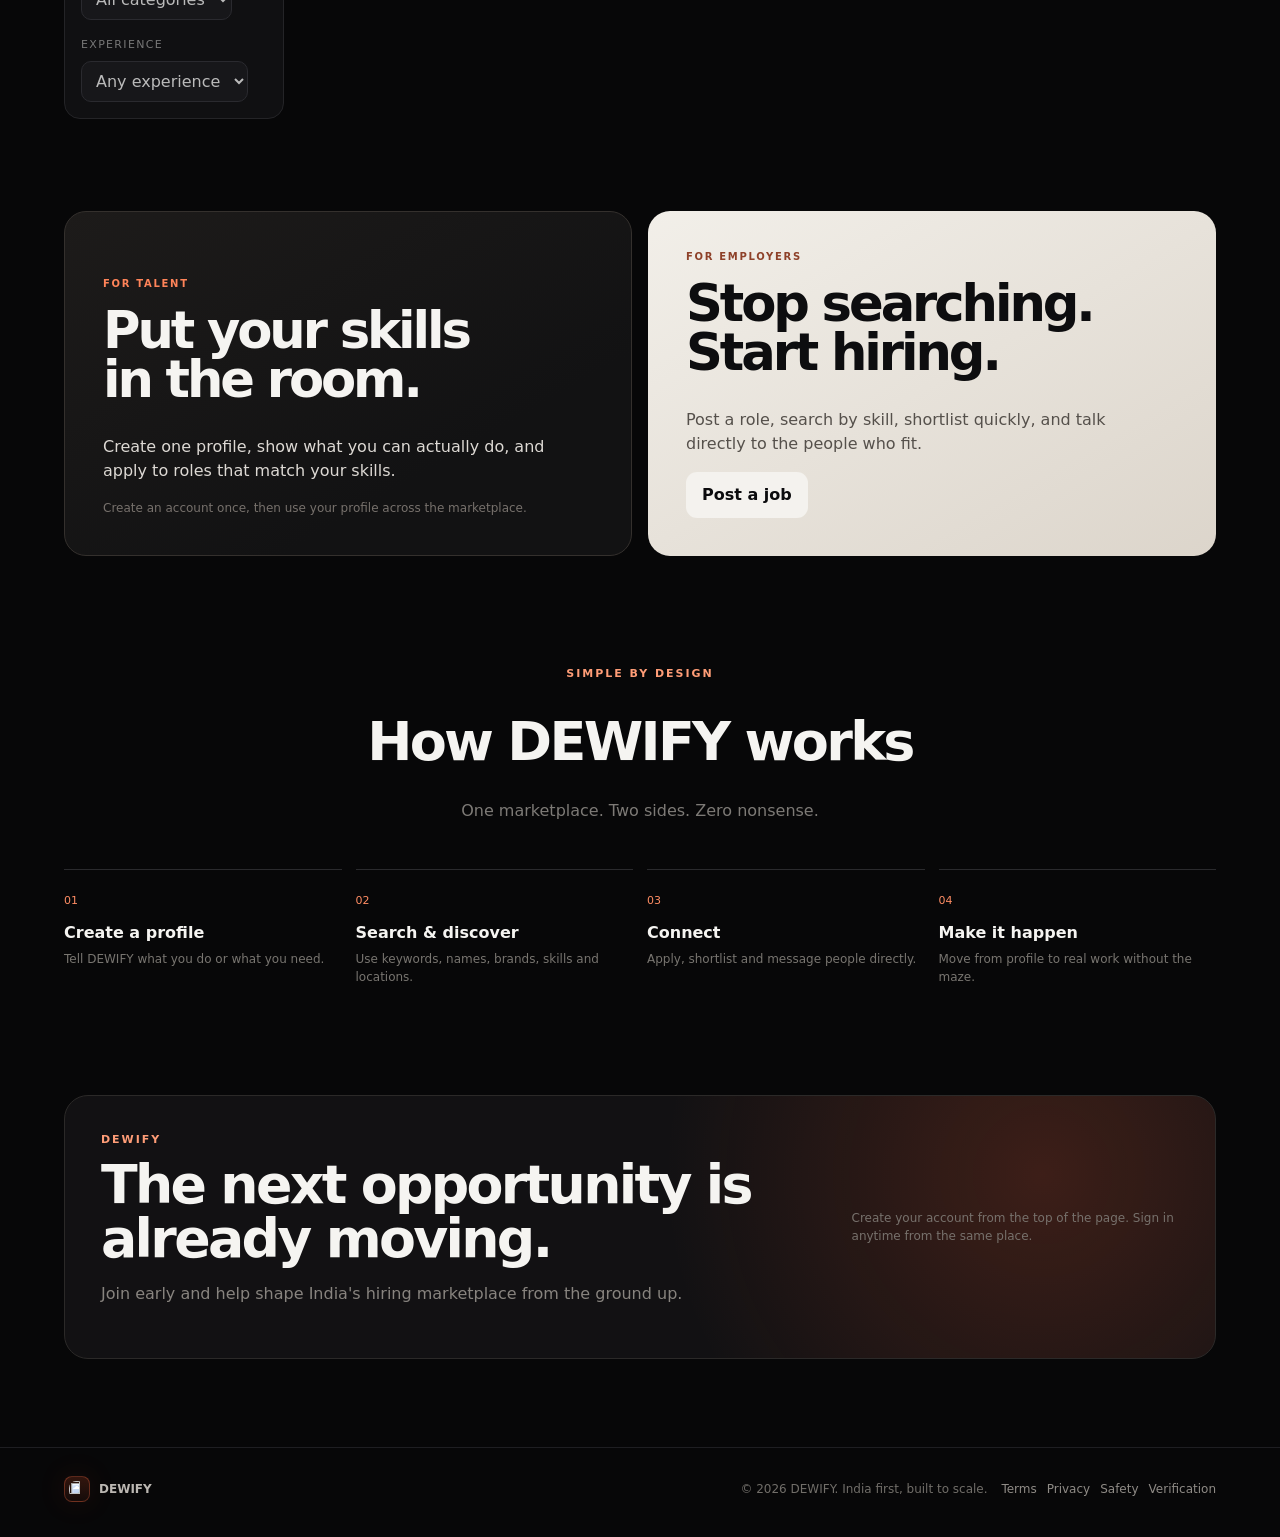
==== commit fc9f8408: "Rebrand marketplace to DEWIFY and add Dewify visual shell" ====
--- a/index.html
+++ b/index.html
@@ -3,17 +3,18 @@
 <head>
   <meta charset="utf-8" />
   <meta name="viewport" content="width=device-width,initial-scale=1" />
-  <link rel="icon" type="image/x-icon" href="icon.ico" />
-  <meta name="description" content="CinderBurn — hire people and find work. India-first, built for everyone." />
-  <title>CinderBurn — Hire. Get Hired.</title>
-  <link rel="stylesheet" href="styles.css?v=20260925-mobile1" />
+  <link rel="icon" type="image/x-icon" href="icon.svg" />
+  <meta name="description" content="DEWIFY — hire people and find work. India-first, built for everyone." />
+  <title>DEWIFY — Hire. Get Hired.</title>
+  <meta name="dewify-build" content="2026-09-25-dewify1" />
+  <link rel="stylesheet" href="styles.css?v=20260925-live3" />
 </head>
-<body>
+<body><canvas id="starfield" aria-hidden="true"></canvas>
   <div class="page-shell">
     <header class="site-header">
-      <a class="brand" href="#top" aria-label="CinderBurn home">
-        <span class="brand-mark" aria-hidden="true"><img src="icon.ico" alt="" /></span>
-        <span class="brand-name">CinderBurn</span>
+      <a class="brand" href="#top" aria-label="DEWIFY home">
+        <span class="brand-mark" aria-hidden="true"><img src="icon.svg" alt="" /></span>
+        <span class="brand-name">DEWIFY</span>
       </a>
       <nav class="nav-links" aria-label="Primary navigation">
         <a href="#jobs">Find Work</a>
@@ -22,59 +23,54 @@
       </nav>
       <div class="nav-actions" id="authActions">
         <button class="btn btn-ghost" data-modal="signin">Log in</button>
-        <button class="btn btn-primary" data-modal="signup">Join CinderBurn</button>
+        <button class="btn btn-primary" data-modal="signup">Join DEWIFY</button>
       </div>
     </header>
 
     <main id="top">
       <section class="hero section-pad">
         <div class="hero-copy">
-          <div class="eyebrow"><span class="pulse"></span> Built in India. Open to the world.</div>
-          <h1>Hire people.<br><span class="accent">Get hired.</span> Move fast.</h1>
-          <p class="hero-sub">CinderBurn brings employers and talent into the same place — searchable, simple, and built around real work.</p>
+          <div class="eyebrow">DEWIFY / HIRING MARKETPLACE</div>
+          <h1>Hire people.<br><span class="accent">Get hired.</span><br>Move faster.</h1>
+          <p class="hero-sub">DEWIFY brings employers and talent into the same place — searchable, simple, and built around real work.</p>
           <div class="hero-ctas">
             <button class="btn btn-primary btn-lg" data-tab-target="jobs">Find a job</button>
             <button class="btn btn-secondary btn-lg" data-tab-target="talent">Hire talent</button>
           </div>
           <div class="trust-row">
-            <span>India-first</span><span>•</span><span>Remote-friendly</span><span>•</span><span>Free to join</span>
+            <span>INDIA FIRST</span><span>•</span><span>REMOTE FRIENDLY</span><span>•</span><span>FREE TO JOIN</span>
           </div>
         </div>
         <div class="hero-panel">
-          <div class="hero-panel-glow"></div>
           <div class="search-card">
-            <div class="mini-label">Universal search</div>
-            <div class="big-search">
-              <span class="search-icon">⌕</span>
-              <input id="heroSearch" type="search" placeholder="Search jobs, people, companies..." autocomplete="off" />
-              <button id="heroSearchBtn" class="search-go">Search</button>
-            </div>
-            <div class="search-chips">
-              <button data-query="React">React</button>
-              <button data-query="Mumbai">Mumbai</button>
-              <button data-query="Remote">Remote</button>
-              <button data-query="Designer">Designer</button>
+            <div class="mini-label">DEWIFY / LIVE MARKETPLACE</div>
+            <div class="status-title">Real work.<br>Real people.</div>
+            <p>Search live job listings, public profiles and companies from the marketplace database.</p>
+            <div class="status-rows">
+              <div><span>LISTINGS</span><strong>LIVE JOBS</strong></div>
+              <div><span>DISCOVERY</span><strong>PEOPLE / COMPANIES</strong></div>
+              <div><span>CONTACT</span><strong>EMAIL / CALL / WHATSAPP</strong></div>
             </div>
           </div>
           <div class="match-stack">
-            <div class="match-head"><span>Real CinderBurn marketplace</span><span class="status-dot">●</span></div>
+            <div class="match-head"><span>DEWIFY / DISCOVER</span><span class="status-dot"></span></div>
             <article class="match-card">
-              <div class="avatar">CB</div>
-              <div class="match-info"><strong>Real listings only</strong><span>Jobs and profiles come from the CinderBurn database.</span></div>
+              <div class="avatar">01</div>
+              <div class="match-info"><strong>Find work</strong><span>Search roles by keyword, skill, city or work type.</span></div>
             </article>
             <article class="match-card">
-              <div class="avatar orange">01</div>
-              <div class="match-info"><strong>No demo jobs</strong><span>Published jobs appear in the marketplace after posting.</span></div>
+              <div class="avatar">02</div>
+              <div class="match-info"><strong>Find talent</strong><span>Open public profiles and inspect skills and bios.</span></div>
             </article>
             <article class="match-card">
-              <div class="avatar violet">PR</div>
-              <div class="match-info"><strong>Your profile</strong><span>Edit your public details from your account menu.</span></div>
+              <div class="avatar">03</div>
+              <div class="match-info"><strong>Connect directly</strong><span>Contact job posters without leaving the listing.</span></div>
             </article>
           </div>
         </div>
       </section>
 
-      <section class="stats section-pad" aria-label="Live CinderBurn marketplace counts">
+      <section class="stats section-pad" aria-label="Live DEWIFY marketplace counts">
         <div><strong id="livePeopleCount">0</strong><span>verified profiles</span></div>
         <div><strong id="liveJobsCount">0</strong><span>live jobs</span></div>
         <div><strong id="liveCompaniesCount">0</strong><span>companies</span></div>
@@ -142,6 +138,37 @@
         </div>
       </section>
 
+      <section class="manage section-pad" id="accountWorkspace" hidden>
+        <div class="section-head">
+          <div>
+            <div class="eyebrow">Your DEWIFY workspace</div>
+            <h2>Manage your marketplace activity.</h2>
+            <p>Edit or remove your own listings and profile.</p>
+          </div>
+        </div>
+        <div class="manage-grid">
+          <article class="manage-card">
+            <div class="manage-card-head">
+              <div>
+                <div class="split-tag">YOUR JOBS</div>
+                <h3>Jobs you've posted</h3>
+              </div>
+              <button class="btn btn-light manage-post-btn" id="managePostJobButton" type="button">Post a job</button>
+            </div>
+            <div id="myJobsList" class="manage-list"></div>
+          </article>
+          <article class="manage-card">
+            <div class="split-tag">YOUR PROFILE</div>
+            <h3>Job seeker profile</h3>
+            <div id="myProfileCard" class="manage-profile"></div>
+            <div class="manage-actions">
+              <button class="btn btn-primary" id="manageEditProfileButton" type="button">Edit profile</button>
+              <button class="btn btn-danger" id="manageDeleteProfileButton" type="button">Delete profile</button>
+            </div>
+          </article>
+        </div>
+      </section>
+
       <section class="split-section section-pad" id="talent">
         <div class="split-card worker-card">
           <div class="split-tag">FOR TALENT</div>
@@ -160,11 +187,11 @@
       <section class="how section-pad" id="how">
         <div class="section-head center-head">
           <div class="eyebrow">Simple by design</div>
-          <h2>How CinderBurn works</h2>
+          <h2>How DEWIFY works</h2>
           <p>One marketplace. Two sides. Zero nonsense.</p>
         </div>
         <div class="steps">
-          <div class="step"><span>01</span><h4>Create a profile</h4><p>Tell CinderBurn what you do or what you need.</p></div>
+          <div class="step"><span>01</span><h4>Create a profile</h4><p>Tell DEWIFY what you do or what you need.</p></div>
           <div class="step"><span>02</span><h4>Search & discover</h4><p>Use keywords, names, brands, skills and locations.</p></div>
           <div class="step"><span>03</span><h4>Connect</h4><p>Apply, shortlist and message people directly.</p></div>
           <div class="step"><span>04</span><h4>Make it happen</h4><p>Move from profile to real work without the maze.</p></div>
@@ -174,7 +201,7 @@
       <section class="cta section-pad">
         <div class="cta-inner">
           <div>
-            <div class="eyebrow">CinderBurn</div>
+            <div class="eyebrow">DEWIFY</div>
             <h2>The next opportunity is already moving.</h2>
             <p>Join early and help shape India's hiring marketplace from the ground up.</p>
           </div>
@@ -184,16 +211,16 @@
     </main>
 
     <footer class="footer section-pad">
-      <div class="footer-brand"><span class="brand-mark small"><img src="icon.ico" alt="" /></span><span>CinderBurn</span></div>
-      <div class="footer-copy">© 2026 CinderBurn. India first, built to scale. <span class="footer-links"><a href="terms.html">Terms</a><a href="privacy.html">Privacy</a><a href="safety.html">Safety</a><a href="verification.html">Verification</a></span></div>
+      <div class="footer-brand"><span class="brand-mark small"><img src="icon.svg" alt="" /></span><span>DEWIFY</span></div>
+      <div class="footer-copy">© 2026 DEWIFY. India first, built to scale. <span class="footer-links"><a href="terms.html">Terms</a><a href="privacy.html">Privacy</a><a href="safety.html">Safety</a><a href="verification.html">Verification</a></span></div>
     </footer>
   </div>
 
   <div class="modal-backdrop" id="modalBackdrop" hidden>
     <div class="modal" role="dialog" aria-modal="true" aria-labelledby="modalTitle">
       <button class="modal-close" id="modalClose" aria-label="Close">×</button>
-      <div class="eyebrow" id="modalEyebrow">CinderBurn</div>
-      <h3 id="modalTitle">Join CinderBurn</h3>
+      <div class="eyebrow" id="modalEyebrow">DEWIFY</div>
+      <h3 id="modalTitle">Join DEWIFY</h3>
       <p id="modalText">Create your account and choose whether you're here to hire, get hired, or both.</p>
       <form id="signupForm">
         <input required type="text" placeholder="Your name" />
@@ -204,6 +231,6 @@
     </div>
   </div>
 
-  <script src="app.js?v=20260925-mobile1"></script>
+  <script src="stars.js?v=20260925-dewify1" defer></script><script src="app.js?v=20260925-dewify1"></script>
 </body>
-</html>
+</html>
--- a/styles.css
+++ b/styles.css
@@ -136,3 +136,88 @@
 @media (prefers-reduced-motion: reduce){
   *,*::before,*::after{scroll-behavior:auto!important;transition:none!important}
 }
+
+
+/* Image upload and crop editor */
+.image-editor-block{display:grid;gap:9px}
+.image-dropzone{min-height:150px;border:1px dashed #3a3a40;border-radius:14px;background:#0d0d0f;display:flex;flex-direction:column;align-items:center;justify-content:center;text-align:center;gap:6px;color:#b0aca7;cursor:pointer;padding:18px;transition:border-color .15s,background .15s}
+.image-dropzone:hover,.image-dropzone.dragging{border-color:#ff7040;background:#151112}
+.image-dropzone strong{font-size:13px;color:#fff}
+.image-dropzone span{font-size:11px;color:#888}
+.image-dropzone small{font-size:10px;color:#66635f}
+.image-drop-icon{width:36px;height:36px;border-radius:10px;border:1px solid #303036;background:#171719;color:#999;display:grid;place-items:center;font-size:20px;margin-bottom:2px}
+.image-editor{display:grid;gap:10px}
+.image-editor[hidden]{display:none}
+.image-editor canvas{width:100%;max-height:360px;object-fit:contain;background:#080809;border:1px solid #29292d;border-radius:12px;display:block}
+.image-adjustments{display:grid;grid-template-columns:1fr;gap:8px}
+.image-adjustments label{font-size:10px;text-transform:uppercase;letter-spacing:.1em;color:#777;display:grid;gap:6px}
+.image-adjustments input[type="range"]{width:100%;accent-color:#ff6a3d}
+.image-reset{width:auto!important}
+.image-current-note{font-size:10px;color:#6f6b67;line-height:1.45}
+.job-detail-image{width:100%;aspect-ratio:16/9;border-radius:13px;overflow:hidden;border:1px solid #2a2a2f;background:#0c0c0e;margin:6px 0 14px}
+.job-detail-image img{width:100%;height:100%;object-fit:cover;display:block}
+.job-detail-grid{display:grid;grid-template-columns:1fr 1fr;gap:9px;margin:4px 0 13px}
+.job-detail-grid>div,.contact-card{background:#0d0d0f;border:1px solid #29292d;border-radius:11px;padding:11px;min-width:0}
+.job-detail-grid span,.contact-card span{display:block;font-size:9px;text-transform:uppercase;letter-spacing:.1em;color:#777;margin-bottom:4px}
+.job-detail-grid strong,.contact-card strong{display:block;font-size:12px;color:#fff;overflow-wrap:anywhere}
+.job-detail-description{font-size:12px;line-height:1.65;color:#b3afa9;background:#0d0d0f;border:1px solid #29292d;border-radius:11px;padding:13px;white-space:pre-wrap;margin-bottom:12px}
+.job-contact-grid{display:grid;grid-template-columns:1fr 1fr;gap:9px;margin-bottom:12px}
+.contact-card{text-decoration:none;color:inherit}
+.contact-card:hover{border-color:#ff7040}
+@media(max-width:620px){
+  .job-detail-grid,.job-contact-grid{grid-template-columns:1fr}
+  .image-dropzone{min-height:130px}
+}
+
+
+.delete-job-btn{width:100%;margin-top:7px;border:1px solid #5a2620;background:#21100e;color:#ff9b8d;border-radius:9px;padding:8px 10px;font-size:11px;font-weight:750;cursor:pointer}
+.delete-job-btn:hover{border-color:#ff6047;background:#2a1311;color:#ffb0a4}
+.delete-job-btn:disabled{opacity:.55;cursor:wait}
+
+
+/* Signed-in management workspace */
+.manage{padding-top:20px;padding-bottom:20px}
+.manage[hidden]{display:none}
+.manage .section-head p{max-width:620px}
+.manage-grid{display:grid;grid-template-columns:1.35fr .65fr;gap:16px;margin-top:18px}
+.manage-card{border:1px solid #29292d;background:#111113;border-radius:16px;padding:18px;min-width:0}
+.manage-card-head{display:flex;align-items:flex-start;justify-content:space-between;gap:12px;margin-bottom:14px}
+.manage-card h3{margin:7px 0 0;font-size:23px;letter-spacing:-.035em}
+.manage-post-btn{white-space:nowrap;width:auto!important}
+.manage-list{display:grid;gap:10px}
+.manage-job{display:grid;grid-template-columns:72px minmax(0,1fr) auto;gap:12px;align-items:center;border:1px solid #28282d;background:#0c0c0e;border-radius:12px;padding:10px}
+.manage-job-thumb{width:72px;height:54px;border-radius:9px;background:#171719;border:1px solid #29292d;display:grid;place-items:center;overflow:hidden;color:#777;font-size:11px;font-weight:800}
+.manage-job-thumb img{width:100%;height:100%;object-fit:cover}
+.manage-job-main{min-width:0}
+.manage-job-main strong{display:block;color:#fff;font-size:13px;overflow-wrap:anywhere}
+.manage-job-main span,.manage-job-main small{display:block;color:#777;font-size:10px;margin-top:3px;overflow-wrap:anywhere}
+.manage-job-actions{display:flex;gap:7px}
+.manage-job-actions .btn{width:auto!important;margin:0!important;min-width:72px}
+.btn-danger{border:1px solid #5a2620;background:#21100e;color:#ff9b8d;border-radius:9px;padding:9px 11px;font-size:12px;font-weight:750;cursor:pointer}
+.btn-danger:hover{border-color:#ff6047;background:#2a1311;color:#ffb0a4}
+.manage-empty{border:1px dashed #303036;border-radius:12px;padding:24px;color:#777;text-align:center;font-size:12px}
+.manage-profile{min-width:0;margin-top:14px}
+.manage-profile-top{display:flex;gap:12px;align-items:center;padding:12px;border:1px solid #29292d;background:#0c0c0e;border-radius:12px}
+.manage-profile-top strong,.manage-profile-top span{display:block}
+.manage-profile-top strong{font-size:15px}
+.manage-profile-top span{font-size:10px;color:#777;margin-top:3px;overflow-wrap:anywhere}
+.manage-profile-fields{display:grid;gap:9px;margin-top:10px}
+.manage-profile-fields>div{border:1px solid #29292d;background:#0d0d0f;border-radius:10px;padding:10px}
+.manage-profile-fields span{display:block;font-size:9px;text-transform:uppercase;letter-spacing:.1em;color:#777;margin-bottom:4px}
+.manage-profile-fields strong{display:block;font-size:11px;color:#fff;line-height:1.45;overflow-wrap:anywhere}
+.manage-actions{display:grid;grid-template-columns:1fr 1fr;gap:8px;margin-top:12px}
+.manage-actions .btn{margin:0!important}
+
+@media(max-width:900px){
+  .manage-grid{grid-template-columns:1fr}
+}
+@media(max-width:620px){
+  .manage{padding-top:10px}
+  .manage-card{padding:13px;border-radius:14px}
+  .manage-card-head{flex-direction:column}
+  .manage-post-btn{width:100%!important}
+  .manage-job{grid-template-columns:58px minmax(0,1fr);align-items:start}
+  .manage-job-thumb{width:58px;height:50px}
+  .manage-job-actions{grid-column:1/-1}
+  .manage-job-actions .btn{flex:1}
+}
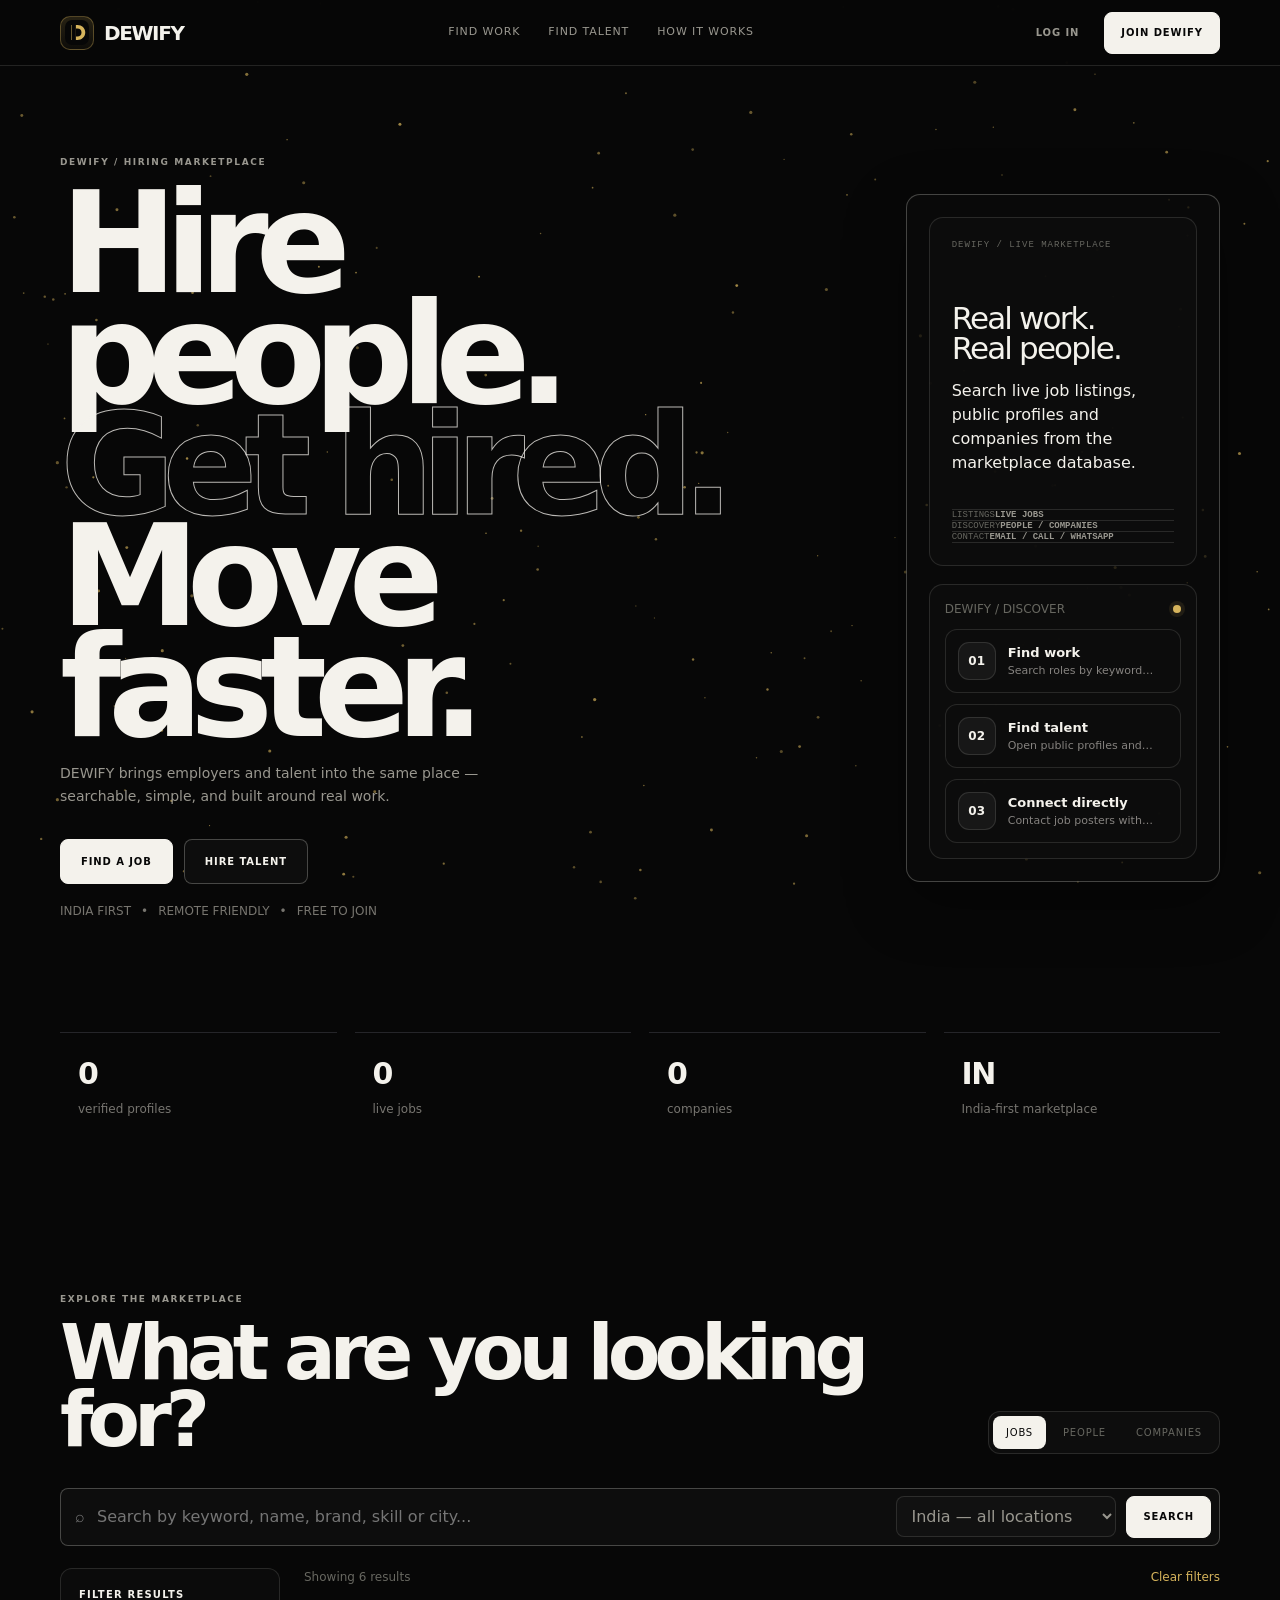
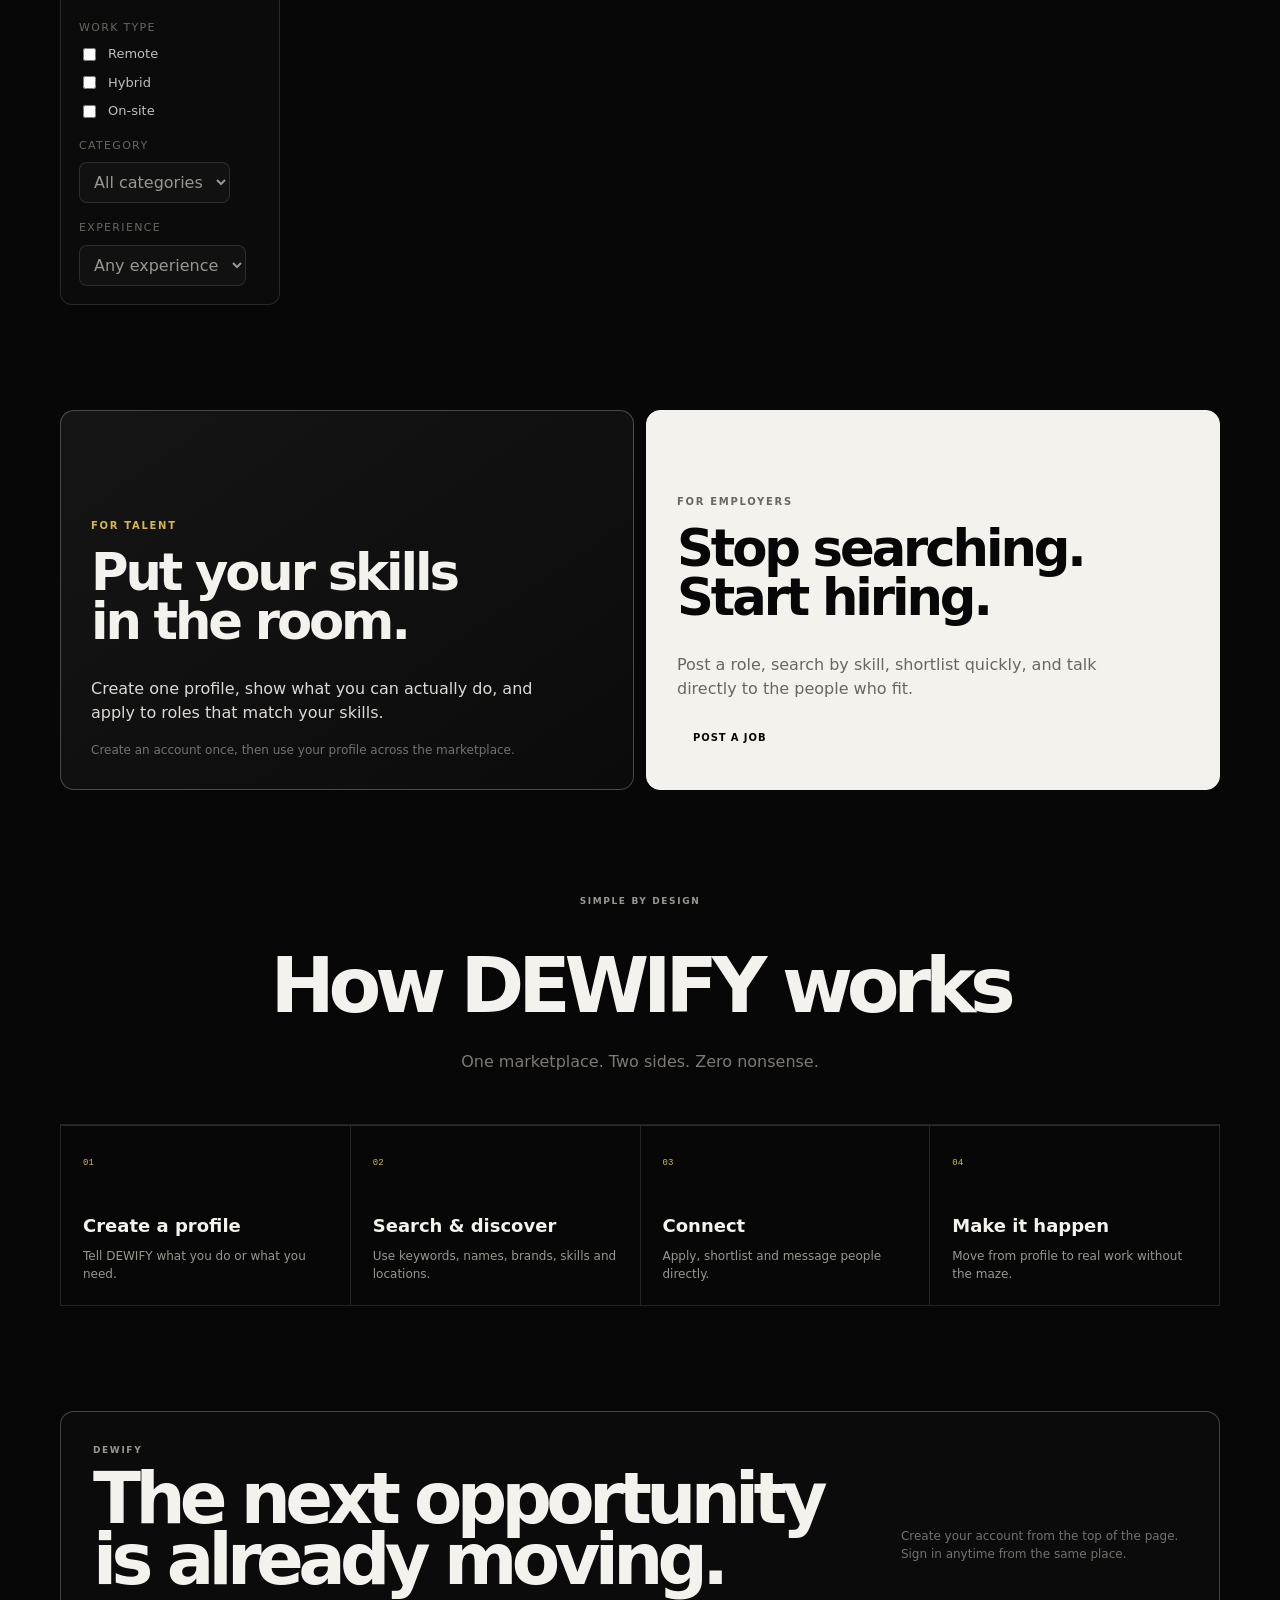
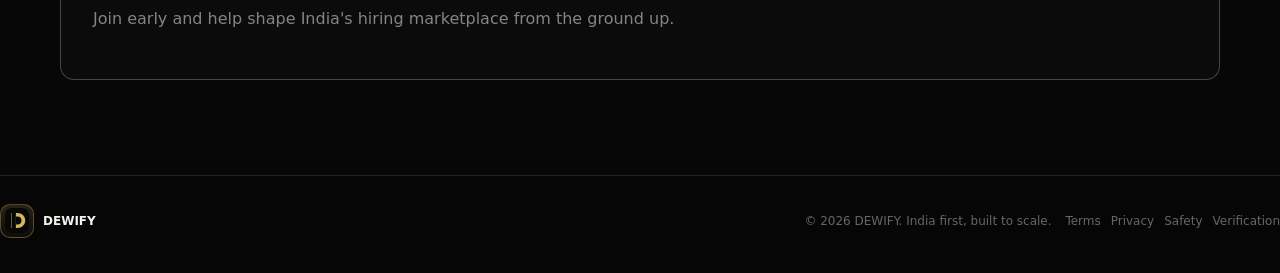
==== commit 644c08bd: "Refresh DEWIFY mobile asset cache versions" ====
--- a/index.html
+++ b/index.html
@@ -6,8 +6,8 @@
   <link rel="icon" type="image/x-icon" href="icon.svg" />
   <meta name="description" content="DEWIFY — hire people and find work. India-first, built for everyone." />
   <title>DEWIFY — Hire. Get Hired.</title>
-  <meta name="dewify-build" content="2026-09-25-dewify1" />
-  <link rel="stylesheet" href="styles.css?v=20260925-live3" />
+  <meta name="dewify-build" content="2026-09-25-dewify-mobile2" />
+  <link rel="stylesheet" href="styles.css?v=20260925-dewify-mobile2" />
 </head>
 <body><canvas id="starfield" aria-hidden="true"></canvas>
   <div class="page-shell">
@@ -231,6 +231,6 @@
     </div>
   </div>
 
-  <script src="stars.js?v=20260925-dewify1" defer></script><script src="app.js?v=20260925-dewify1"></script>
+  <script src="stars.js?v=20260925-dewify-mobile2" defer></script><script src="app.js?v=20260925-dewify1"></script>
 </body>
 </html>
--- a/styles.css
+++ b/styles.css
@@ -221,3 +221,229 @@
   .manage-job-actions{grid-column:1/-1}
   .manage-job-actions .btn{flex:1}
 }
+
+/* DEWIFY marketplace theme: matched to the Dewify-Ecommerce visual system, with a gold accent. */
+:root{
+  --bg:#070707;--panel:#0d0d0d;--panel2:#111111;--text:#f4f2ec;--muted:#99978f;--dim:#676760;
+  --line:rgba(244,242,236,.12);--line-strong:rgba(244,242,236,.25);--accent:#d6b45c;--accent2:#f0d487;
+  --white:#f4f2ec;--shadow:0 30px 90px rgba(0,0,0,.5);
+}
+html{scroll-behavior:smooth}
+body{background:var(--bg);color:var(--text);font-family:system-ui,-apple-system,"Segoe UI",sans-serif}
+#starfield{position:fixed;inset:0;z-index:0;pointer-events:none;opacity:.8;contain:strict}
+.page-shell{position:relative;z-index:1}
+.site-header{height:66px;padding:0 max(20px,calc((100vw - 1160px)/2));border-bottom:1px solid var(--line);background:rgba(7,7,7,.94);backdrop-filter:blur(12px)}
+.brand{font-size:20px;font-weight:850;letter-spacing:-.07em}
+.brand-mark{width:34px;height:34px;border:1px solid rgba(214,180,92,.34);background:linear-gradient(180deg,rgba(214,180,92,.16),rgba(214,180,92,.04));border-radius:10px;box-shadow:none}
+.brand-mark img{width:78%;height:78%;object-fit:contain;border-radius:7px}
+.nav-links{gap:28px;font-size:11px;text-transform:uppercase;letter-spacing:.08em}
+.nav-links a{color:var(--muted);font-size:11px;transition:color .15s ease}
+.nav-links a:hover{color:var(--text)}
+.nav-actions{gap:8px}
+.btn{border-radius:8px;font-size:10px;font-weight:800;letter-spacing:.09em;text-transform:uppercase;min-height:42px}
+.btn-primary{background:var(--text);color:var(--bg);border:1px solid var(--text);box-shadow:none}
+.btn-primary:hover{background:#fff}
+.btn-secondary{background:#0d0d0d;border:1px solid var(--line-strong);color:var(--text)}
+.btn-ghost{background:transparent;color:var(--muted);border:1px solid transparent}
+.btn-light{background:var(--text);color:var(--bg);border-color:var(--text)}
+.hero,.stats,.market,.manage,.split-section,.how,.cta{width:min(1160px,calc(100% - 40px));margin-inline:auto}
+.section-pad{padding-left:0;padding-right:0}
+.hero{min-height:calc(100vh - 66px);grid-template-columns:minmax(0,1.5fr) minmax(280px,.6fr);gap:60px;padding-block:90px}
+.hero h1,h1{font-size:clamp(70px,11vw,148px);line-height:.79;letter-spacing:-.095em}
+.hero h1 .accent,.accent{color:transparent;-webkit-text-stroke:1px rgba(244,242,236,.76)}
+.hero-sub{max-width:480px;color:var(--muted);font-size:14px;line-height:1.7}
+.eyebrow{margin:0 0 12px;color:var(--muted);font-size:9px;font-weight:800;letter-spacing:.18em;text-transform:uppercase}
+.pulse,.status-dot{width:8px;height:8px;background:var(--accent);box-shadow:0 0 0 4px rgba(214,180,92,.10)}
+.hero-panel{border:1px solid var(--line-strong);background:rgba(12,12,12,.72);padding:22px;box-shadow:0 20px 60px rgba(0,0,0,.36);border-radius:14px;min-height:0}
+.hero-panel-glow{display:none}
+.search-card,.match-stack{border:1px solid var(--line);background:rgba(13,13,13,.86);border-radius:14px;box-shadow:none}
+.search-card{padding:22px}
+.mini-label{font:9px ui-monospace,SFMono-Regular,Menlo,monospace;letter-spacing:.11em;color:var(--dim);text-transform:uppercase}
+.status-title{margin-top:54px;font-size:31px;line-height:.96;letter-spacing:-.06em}
+.hero-panel>p:not(.eyebrow){color:var(--muted)}
+.status-rows{border-top:1px solid var(--line);margin-top:34px}
+.status-rows div{font:9px ui-monospace,SFMono-Regular,Menlo,monospace;color:var(--muted);border-bottom:1px solid var(--line)}
+.status-rows span{color:var(--dim)}
+.match-stack{padding:15px}
+.match-head,.result-toolbar{color:var(--dim)}
+.match-card{border:1px solid var(--line);background:rgba(13,13,13,.72);border-radius:12px}
+.avatar{background:#171717;color:var(--text);border:1px solid var(--line)}
+.market{padding-top:85px;padding-bottom:105px}
+.section-head{margin-bottom:34px}
+.section-head h2{font-size:clamp(48px,6vw,78px);line-height:.88;letter-spacing:-.08em}
+.segmented{gap:4px;padding:4px;border:1px solid var(--line);border-radius:12px;background:#0d0d0d}
+.seg{color:var(--dim);font-size:10px;text-transform:uppercase;letter-spacing:.08em}
+.seg.active{background:var(--text);color:var(--bg)}
+.market-search{border:1px solid var(--line-strong);background:#0d0d0d;border-radius:8px}
+.market-search input{color:var(--text)}
+.market-search select,.filters select{background:#111;border:1px solid var(--line);color:var(--muted);border-radius:8px}
+.content-grid{gap:24px}
+.filters{border:1px solid var(--line);border-radius:12px;padding:18px;background:rgba(13,13,13,.78)}
+.filter-title{font-size:10px;text-transform:uppercase;letter-spacing:.12em}
+.filters>label{color:var(--dim)}
+.results{gap:12px}
+.result-card{border:1px solid var(--line);background:rgba(13,13,13,.82);border-radius:14px;padding:16px}
+.result-card:hover{border-color:var(--line-strong)}
+.result-top,.result-meta{color:var(--muted)}
+.result-title{font-size:20px}
+.tag{background:#111;border:1px solid var(--line);color:var(--muted);border-radius:6px}
+.result-pay{font-weight:800}
+.apply-btn{background:#111;border:1px solid var(--line-strong);color:var(--text);border-radius:7px}
+.apply-btn:hover{background:var(--text);color:var(--bg)}
+.link-btn{color:var(--accent)}
+.split-section{gap:12px;padding-bottom:105px}
+.split-card{border-radius:14px;padding:30px;min-height:380px}
+.worker-card{background:linear-gradient(145deg,#151515,#0b0b0b);border:1px solid var(--line-strong)}
+.employer-card{background:var(--text);color:var(--bg);border:1px solid var(--text)}
+.employer-card p{color:#686761}
+.split-tag{color:var(--accent)}
+.employer-card .split-tag{color:#686761}
+.how{padding-top:0;padding-bottom:105px}
+.steps{gap:0;border-top:1px solid var(--line);border-left:1px solid var(--line)}
+.step{min-height:180px;padding:22px;border-right:1px solid var(--line);border-bottom:1px solid var(--line)}
+.step span{color:var(--accent);font:9px ui-monospace,SFMono-Regular,Menlo,monospace}
+.step h4{margin:40px 0 8px;font-size:18px}
+.step p{color:var(--muted)}
+.cta{padding-bottom:95px}
+.cta-inner{border:1px solid var(--line-strong);background:rgba(13,13,13,.84);border-radius:14px;padding:32px;box-shadow:none}
+.cta-inner h2{font-size:clamp(42px,5.5vw,76px);line-height:.86;letter-spacing:-.08em}
+.footer{border-top:1px solid var(--line);background:rgba(7,7,7,.94)}
+.footer-brand{color:var(--text)}
+.footer-copy,.footer-copy .footer-links a{color:var(--dim)}
+.modal-backdrop{background:rgba(0,0,0,.78)}
+.modal{background:#0c0c0c;border:1px solid var(--line-strong);border-radius:12px;box-shadow:var(--shadow)}
+.modal-close{color:var(--dim)}
+.modal h3{font-size:clamp(38px,5vw,62px);line-height:.88;letter-spacing:-.08em}
+.modal p{color:var(--muted)}
+.modal input:not([type="checkbox"]),.modal select,.modal textarea{background:#0d0d0d;border:1px solid var(--line);color:var(--text);border-radius:8px}
+.modal input:focus,.modal select:focus,.modal textarea:focus{border-color:rgba(214,180,92,.7);box-shadow:0 0 0 3px rgba(214,180,92,.08)}
+.form-label,.field-label{color:var(--dim)}
+.legal-check a,.signup-disclaimer a{color:var(--accent)}
+.signup-disclaimer{background:#0d0d0d;border:1px solid var(--line)}
+.form-status.good{color:#d9ffb6}
+.image-dropzone{background:#0d0d0d;border:1px dashed var(--line-strong)}
+.image-dropzone:hover,.image-dropzone.dragging{border-color:var(--accent);background:#111}
+.image-adjustments input[type="range"]{accent-color:var(--accent)}
+.job-detail-image,.job-detail-grid>div,.contact-card{border-color:var(--line);background:#0d0d0d}
+.job-detail-description{color:var(--muted);background:#0d0d0d;border-color:var(--line)}
+.contact-card:hover{border-color:var(--accent)}
+.delete-job-btn,.btn-danger{border-color:rgba(214,180,92,.35);background:#15120a;color:#e5ca7c}
+.delete-job-btn:hover,.btn-danger:hover{border-color:var(--accent);background:#1c180b;color:#f0d487}
+.manage-card{background:#0d0d0d;border-color:var(--line)}
+.manage-job{background:#0b0b0b;border-color:var(--line)}
+.manage-job-thumb{background:#111;border-color:var(--line)}
+.poster-profile-trigger{width:100%;display:flex;align-items:center;gap:12px;border:1px solid var(--line);background:#0d0d0d;color:var(--text);padding:12px;border-radius:10px;text-align:left;cursor:pointer}
+.poster-profile-trigger:hover{border-color:var(--accent);background:#111}
+.poster-profile-trigger .profile-avatar{width:44px;height:44px;border-radius:10px}
+.poster-profile-trigger span{display:flex;flex-direction:column;min-width:0;flex:1}
+.poster-profile-trigger small{font:8px ui-monospace,SFMono-Regular,Menlo,monospace;color:var(--dim);letter-spacing:.12em}
+.poster-profile-trigger strong{margin-top:4px;font-size:13px;overflow:hidden;text-overflow:ellipsis;white-space:nowrap}
+.poster-profile-trigger b{font:8px ui-monospace,SFMono-Regular,Menlo,monospace;color:var(--accent);letter-spacing:.1em}
+.contact-actions{display:grid;grid-template-columns:repeat(3,1fr);gap:8px;margin:4px 0 12px}
+.contact-action{display:flex;flex-direction:column;gap:5px;padding:12px;border:1px solid var(--line);background:#0d0d0d;border-radius:10px;text-decoration:none;color:inherit}
+.contact-action:hover{border-color:var(--accent);transform:translateY(-1px)}
+.contact-action span{font:8px ui-monospace,SFMono-Regular,Menlo,monospace;color:var(--accent);letter-spacing:.12em}
+.contact-action strong{font-size:11px;overflow-wrap:anywhere}
+.contact-action.disabled{opacity:.45;cursor:default}
+.public-profile-card{display:grid;gap:14px;margin-bottom:14px}
+.public-profile-head{display:flex;align-items:center;gap:14px;padding:15px;border:1px solid var(--line);background:#0d0d0d;border-radius:12px}
+.public-profile-head .profile-avatar.large{width:82px;height:82px;border-radius:16px}
+.public-profile-name{font-size:20px;font-weight:800;letter-spacing:-.04em}
+.public-profile-full-name{color:var(--muted);font-size:11px;margin-top:3px}
+.public-profile-location{color:var(--dim);font:9px ui-monospace,SFMono-Regular,Menlo,monospace;margin-top:8px}
+.public-profile-section>span{display:block;color:var(--dim);font:8px ui-monospace,SFMono-Regular,Menlo,monospace;letter-spacing:.13em;margin-bottom:7px}
+.public-profile-section p{margin:0;padding:12px;border:1px solid var(--line);background:#0d0d0d;border-radius:10px;color:var(--muted);font-size:11px;line-height:1.7}
+.public-empty{color:var(--dim);font-size:10px}
+@media(max-width:900px){
+  .hero,.stats,.market,.manage,.split-section,.how,.cta{width:min(100% - 28px,1160px)}
+}
+@media(max-width:620px){
+  .site-header{height:64px;padding:0 12px}
+  .hero,.stats,.market,.manage,.split-section,.how,.cta{width:calc(100% - 28px)}
+  .hero{min-height:auto;padding-block:60px 70px}
+  .hero h1,h1{font-size:clamp(56px,17vw,86px);line-height:.82}
+  .hero-panel{padding:14px}
+  .section-head h2{font-size:clamp(40px,13vw,62px)}
+  .contact-actions{grid-template-columns:1fr}
+  .poster-profile-trigger b{font-size:7px}
+}
+
+/* DEWIFY mobile stability pass */
+@media(max-width:760px){
+html,body{width:100%;min-width:0;overflow-x:hidden}
+.page-shell{width:100%;min-width:0;overflow:hidden}
+.site-header{width:100%;padding:0 12px;gap:8px}
+.brand{min-width:0;gap:8px}.brand-name{font-size:16px}
+.nav-actions{min-width:0;flex:0 0 auto}
+.nav-actions .btn{min-height:40px}
+.nav-actions .btn-primary{max-width:150px;white-space:nowrap;overflow:hidden;text-overflow:ellipsis}
+.hero,.stats,.market,.manage,.split-section,.how,.cta{width:calc(100% - 24px);max-width:1160px;min-width:0}
+.hero{display:grid;grid-template-columns:minmax(0,1fr);gap:28px;padding-top:52px;padding-bottom:58px}
+.hero-copy,.hero-panel,.search-card,.match-stack,.match-card,.result-main,.result-side,.manage-card,.manage-job-main,.public-profile-card{min-width:0}
+.hero h1,h1{font-size:clamp(52px,17vw,82px);line-height:.84;letter-spacing:-.075em;overflow-wrap:anywhere}
+.hero-sub{font-size:14px;line-height:1.7;max-width:100%}
+.hero-ctas{display:grid;grid-template-columns:1fr;gap:9px}.hero-ctas .btn{width:100%;min-height:48px}
+.trust-row{flex-wrap:wrap;line-height:1.5}
+.hero-panel{padding:0;border:0;background:transparent;box-shadow:none}
+.search-card,.match-stack{width:100%;box-shadow:none}.search-card{padding:16px}
+.status-title{margin-top:30px;font-size:28px;line-height:.98}
+.status-rows div{gap:12px;flex-wrap:wrap}.status-rows div strong{margin-left:auto;text-align:right}
+.match-stack{padding:11px}.match-card{grid-template-columns:38px minmax(0,1fr);gap:10px}
+.match-card .match-score{grid-column:2}
+.match-info span{white-space:normal;overflow:visible;text-overflow:clip}
+.stats{grid-template-columns:1fr 1fr;gap:8px;padding-top:4px;padding-bottom:54px}
+.stats>div{min-width:0;padding:14px 10px}.stats strong{font-size:24px}.stats span{font-size:9px;line-height:1.4}
+.market{padding-top:38px;padding-bottom:68px}
+.section-head{display:flex;flex-direction:column;align-items:flex-start;gap:13px;margin-bottom:18px}
+.section-head h2{font-size:clamp(40px,13vw,60px);line-height:.9;overflow-wrap:anywhere}
+.segmented{width:100%;display:grid;grid-template-columns:repeat(3,minmax(0,1fr));overflow:hidden}
+.seg{min-width:0;padding:10px 6px;font-size:9px;letter-spacing:.06em;white-space:nowrap}
+.market-search{display:grid;grid-template-columns:minmax(0,1fr);gap:8px;width:100%;padding:8px;margin-bottom:14px}
+.market-search .search-icon{display:none}
+.market-search input,.market-search select,.market-search .btn{width:100%;min-width:0;min-height:44px}
+.content-grid{display:grid;grid-template-columns:1fr;gap:12px}
+.filters{display:grid;grid-template-columns:1fr 1fr;gap:8px;padding:12px}
+.filter-title{grid-column:1/-1;margin-bottom:0}.filters>label{margin:0;padding-top:6px}
+.filters .check-list{grid-column:1/-1;display:grid;grid-template-columns:repeat(3,minmax(0,1fr));gap:6px}
+.check-list label{min-width:0;min-height:38px;padding:8px 6px}
+.results{width:100%;min-width:0;gap:9px}.result-card{width:100%;min-width:0;padding:12px;border-radius:13px}
+.job-result-card{grid-template-columns:58px minmax(0,1fr);align-items:start}
+.job-thumb{width:58px;height:58px;min-height:58px;border-radius:9px}
+.job-thumb img{width:100%;height:100%;min-height:0;object-fit:cover}
+.result-top{gap:6px;flex-wrap:wrap;line-height:1.4}
+.result-title{font-size:17px;line-height:1.1;overflow-wrap:anywhere}.result-meta{font-size:10px;line-height:1.5}
+.tag-row{gap:5px}.result-side{grid-column:1/-1;display:grid;grid-template-columns:minmax(0,1fr);gap:7px;align-items:stretch}
+.result-pay{text-align:left}.apply-btn,.delete-job-btn{width:100%;min-height:43px}
+.job-detail-image{width:100%;height:auto;aspect-ratio:16/9}.job-detail-image img{width:100%;height:100%;object-fit:cover}
+.job-detail-grid,.contact-actions{grid-template-columns:1fr}.contact-action{min-width:0;min-height:56px}
+.poster-profile-trigger{min-width:0;padding:11px}.poster-profile-trigger b{font-size:7px;white-space:nowrap}
+.public-profile-head{align-items:flex-start}.public-profile-head .profile-avatar.large{width:72px;height:72px;min-width:72px}
+.public-profile-name{font-size:18px;overflow-wrap:anywhere}.public-profile-location{overflow-wrap:anywhere}
+.manage-grid{grid-template-columns:1fr}.manage-card{padding:13px}.manage-card-head{flex-direction:column}.manage-post-btn{width:100%!important}
+.manage-job{grid-template-columns:56px minmax(0,1fr);gap:10px}.manage-job-thumb{width:56px;height:50px}
+.manage-job-actions{grid-column:1/-1;display:grid;grid-template-columns:1fr 1fr}.manage-job-actions .btn{width:100%!important;min-width:0}
+.manage-actions{grid-template-columns:1fr}
+.split-section{grid-template-columns:1fr;gap:10px;padding-bottom:66px}.split-card{min-height:290px;padding:24px}
+.split-card h3{font-size:clamp(38px,12vw,54px);overflow-wrap:anywhere}
+.how{padding-bottom:66px}.steps{grid-template-columns:1fr 1fr;gap:0}.step{min-width:0;padding:17px 13px;min-height:160px}
+.step h4{font-size:14px;overflow-wrap:anywhere}.step p{font-size:10px;line-height:1.55}
+.cta{padding-bottom:66px}.cta-inner{padding:24px;flex-direction:column;align-items:flex-start;gap:18px}
+.cta-inner h2{font-size:clamp(40px,12vw,58px);overflow-wrap:anywhere}.cta-inner .split-note{max-width:100%}
+.footer{width:100%;padding:24px 12px 30px;display:flex;flex-direction:column;align-items:flex-start;gap:12px}
+.footer-copy{line-height:1.7}.footer-links{display:flex;flex-wrap:wrap;gap:8px;margin-left:0}
+.modal-backdrop{padding:0;place-items:stretch;overflow:hidden}
+.modal{width:100%;height:100dvh;max-height:100dvh;border:0;border-radius:0;padding:18px 14px 24px;overflow-x:hidden;overflow-y:auto}
+.modal h3{font-size:clamp(34px,10vw,52px);max-width:100%;overflow-wrap:anywhere}.modal form{width:100%;min-width:0}
+.modal input:not([type="checkbox"]),.modal select,.modal textarea{min-width:0;width:100%}
+.image-editor canvas{width:100%;height:auto;max-height:none;object-fit:contain}
+.image-dropzone{width:100%;min-height:128px}.image-adjustments{width:100%}
+}
+@media(max-width:420px){
+.site-header{padding:0 8px}.brand-mark{width:28px;height:28px}.brand-name{font-size:15px}
+.nav-actions{gap:5px}.nav-actions .btn{font-size:9px;padding:8px}.nav-actions .btn-primary{max-width:116px}
+.hero,.stats,.market,.manage,.split-section,.how,.cta{width:calc(100% - 16px)}
+.hero{padding-top:42px}.hero h1,h1{font-size:19vw;line-height:.83}.hero-sub{font-size:13px}
+.stats strong{font-size:21px}.filters{grid-template-columns:1fr}.filters .check-list{grid-template-columns:1fr 1fr 1fr}
+.steps{grid-template-columns:1fr}.step{min-height:145px}.seg{font-size:8px;padding-inline:4px}
+.contact-action{padding:11px}.modal{padding-inline:12px}
+}
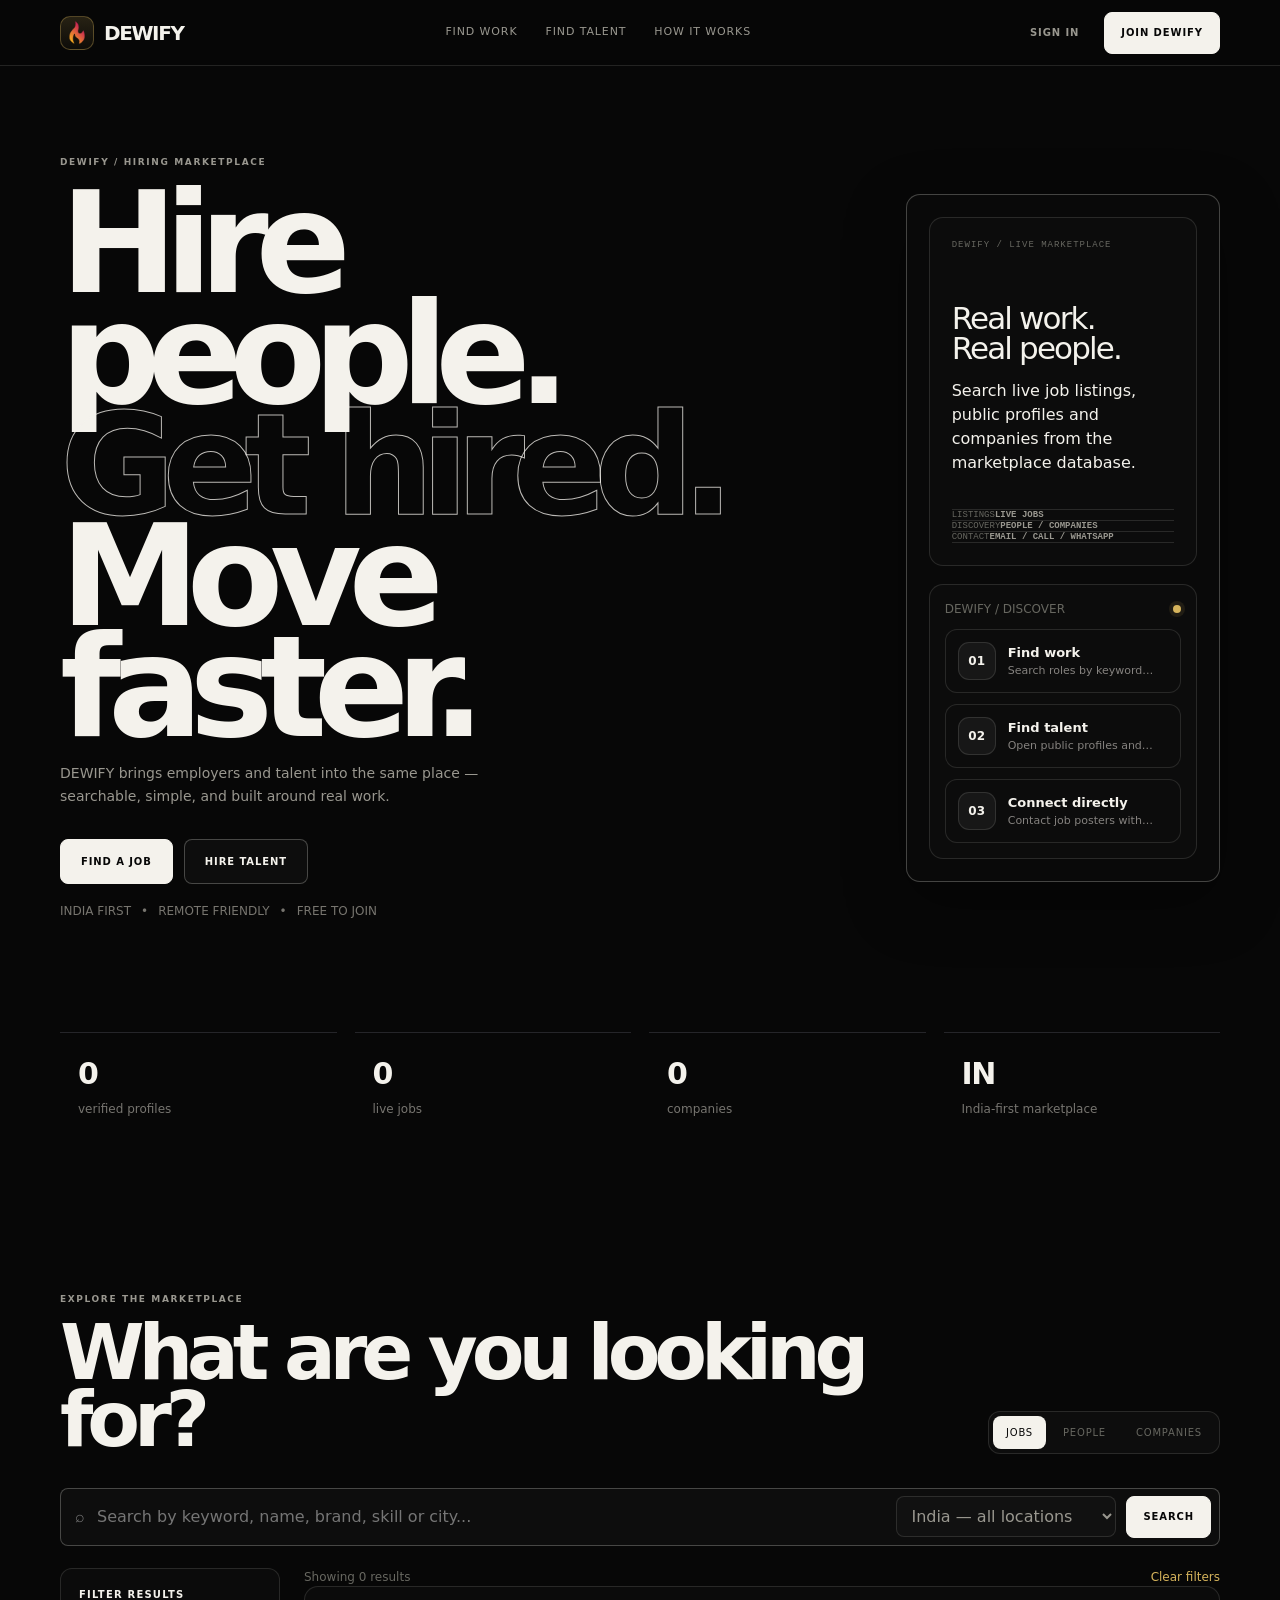
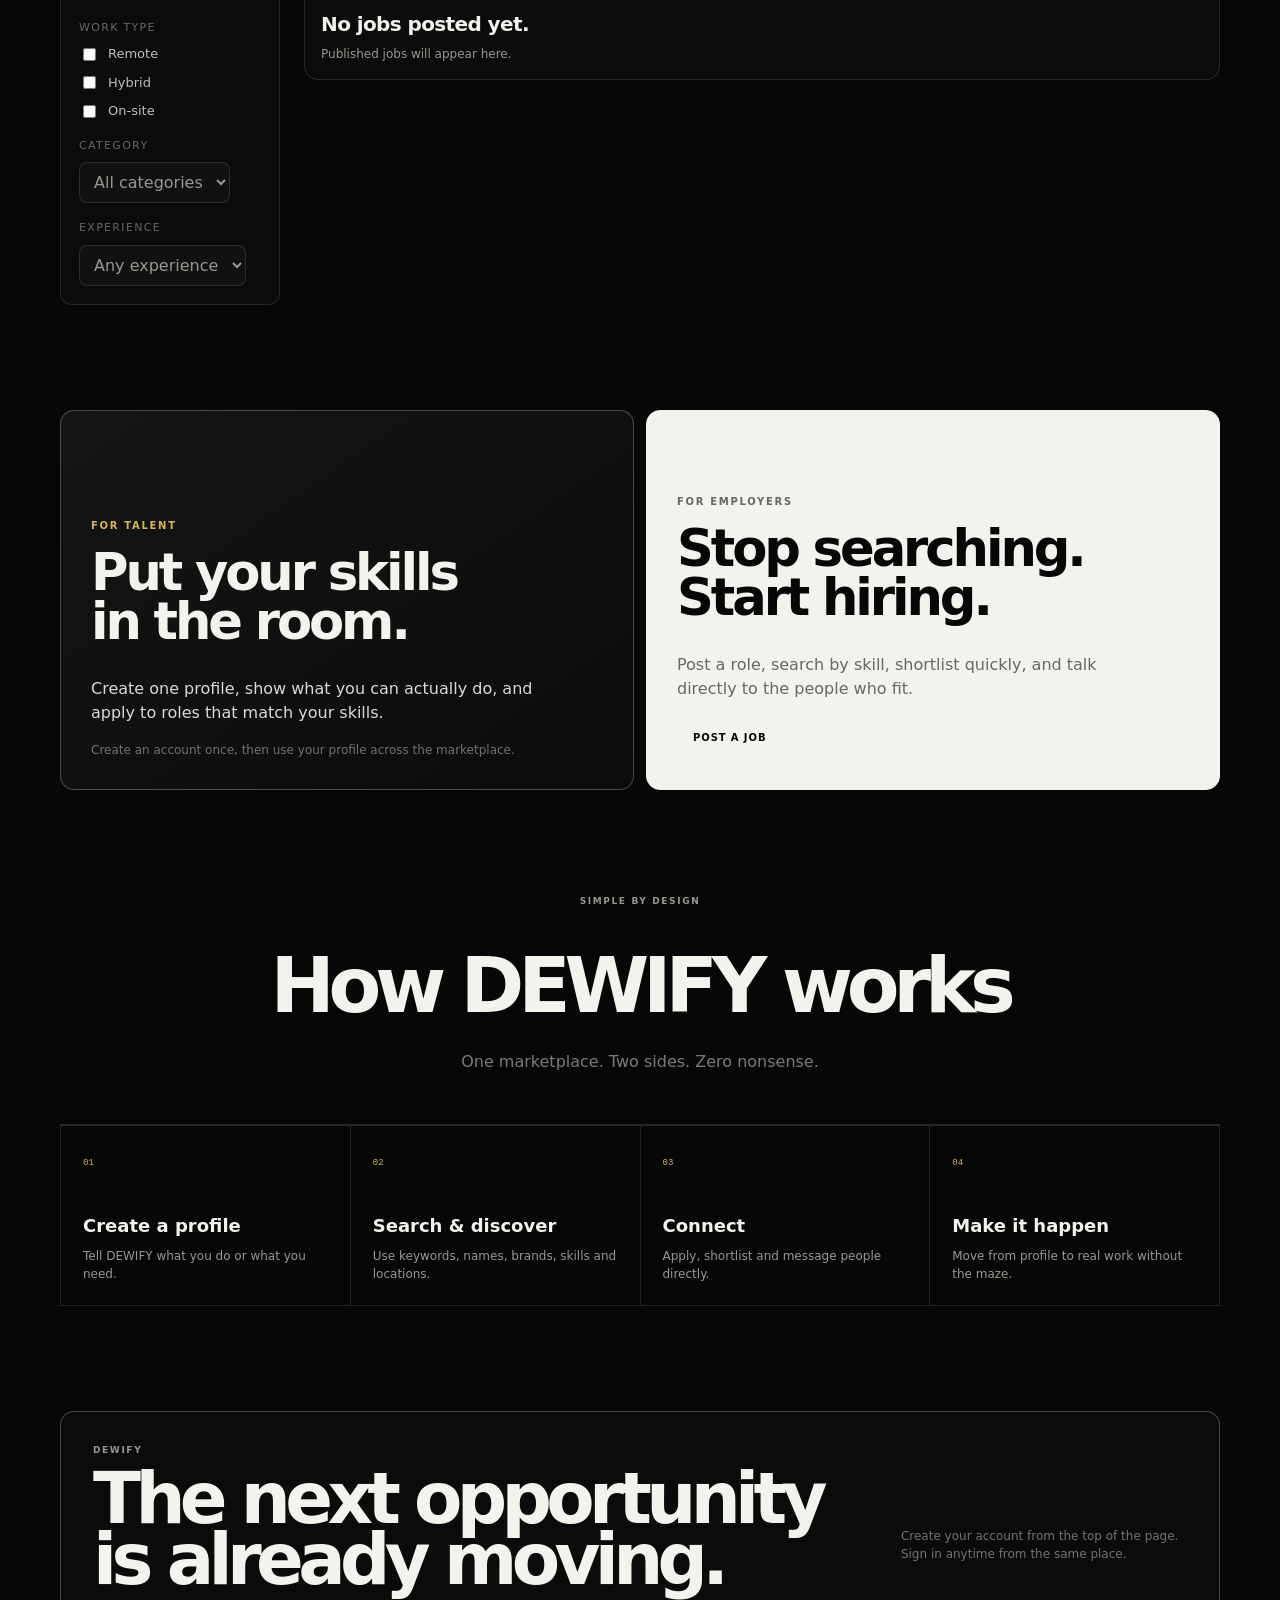
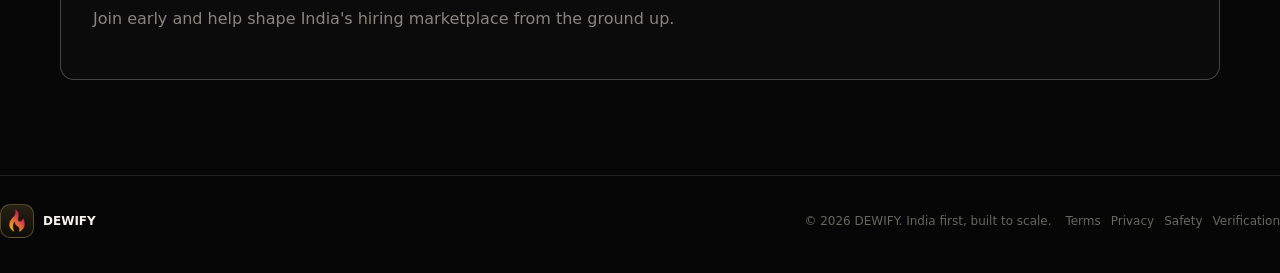
==== commit 7059b278: "Fix CinderBurn favicon asset reference and missing star script" ====
--- a/index.html
+++ b/index.html
@@ -3,17 +3,17 @@
 <head>
   <meta charset="utf-8" />
   <meta name="viewport" content="width=device-width,initial-scale=1" />
-  <link rel="icon" type="image/x-icon" href="icon.svg" />
+  <link rel="icon" type="image/x-icon" href="icon.ico" />
   <meta name="description" content="DEWIFY — hire people and find work. India-first, built for everyone." />
   <title>DEWIFY — Hire. Get Hired.</title>
-  <meta name="dewify-build" content="2026-09-25-dewify-mobile2" />
-  <link rel="stylesheet" href="styles.css?v=20260925-dewify-mobile2" />
+  <meta name="dewify-build" content="2026-09-25-dewify1" />
+  <link rel="stylesheet" href="styles.css?v=20260925-live3" />
 </head>
 <body><canvas id="starfield" aria-hidden="true"></canvas>
   <div class="page-shell">
     <header class="site-header">
       <a class="brand" href="#top" aria-label="DEWIFY home">
-        <span class="brand-mark" aria-hidden="true"><img src="icon.svg" alt="" /></span>
+        <span class="brand-mark" aria-hidden="true"><img src="icon.ico" alt="" /></span>
         <span class="brand-name">DEWIFY</span>
       </a>
       <nav class="nav-links" aria-label="Primary navigation">
@@ -211,7 +211,7 @@
     </main>
 
     <footer class="footer section-pad">
-      <div class="footer-brand"><span class="brand-mark small"><img src="icon.svg" alt="" /></span><span>DEWIFY</span></div>
+      <div class="footer-brand"><span class="brand-mark small"><img src="icon.ico" alt="" /></span><span>DEWIFY</span></div>
       <div class="footer-copy">© 2026 DEWIFY. India first, built to scale. <span class="footer-links"><a href="terms.html">Terms</a><a href="privacy.html">Privacy</a><a href="safety.html">Safety</a><a href="verification.html">Verification</a></span></div>
     </footer>
   </div>
@@ -231,6 +231,6 @@
     </div>
   </div>
 
-  <script src="stars.js?v=20260925-dewify-mobile2" defer></script><script src="app.js?v=20260925-dewify1"></script>
+  <script src="app.js?v=20260925-dewify1"></script>
 </body>
 </html>
